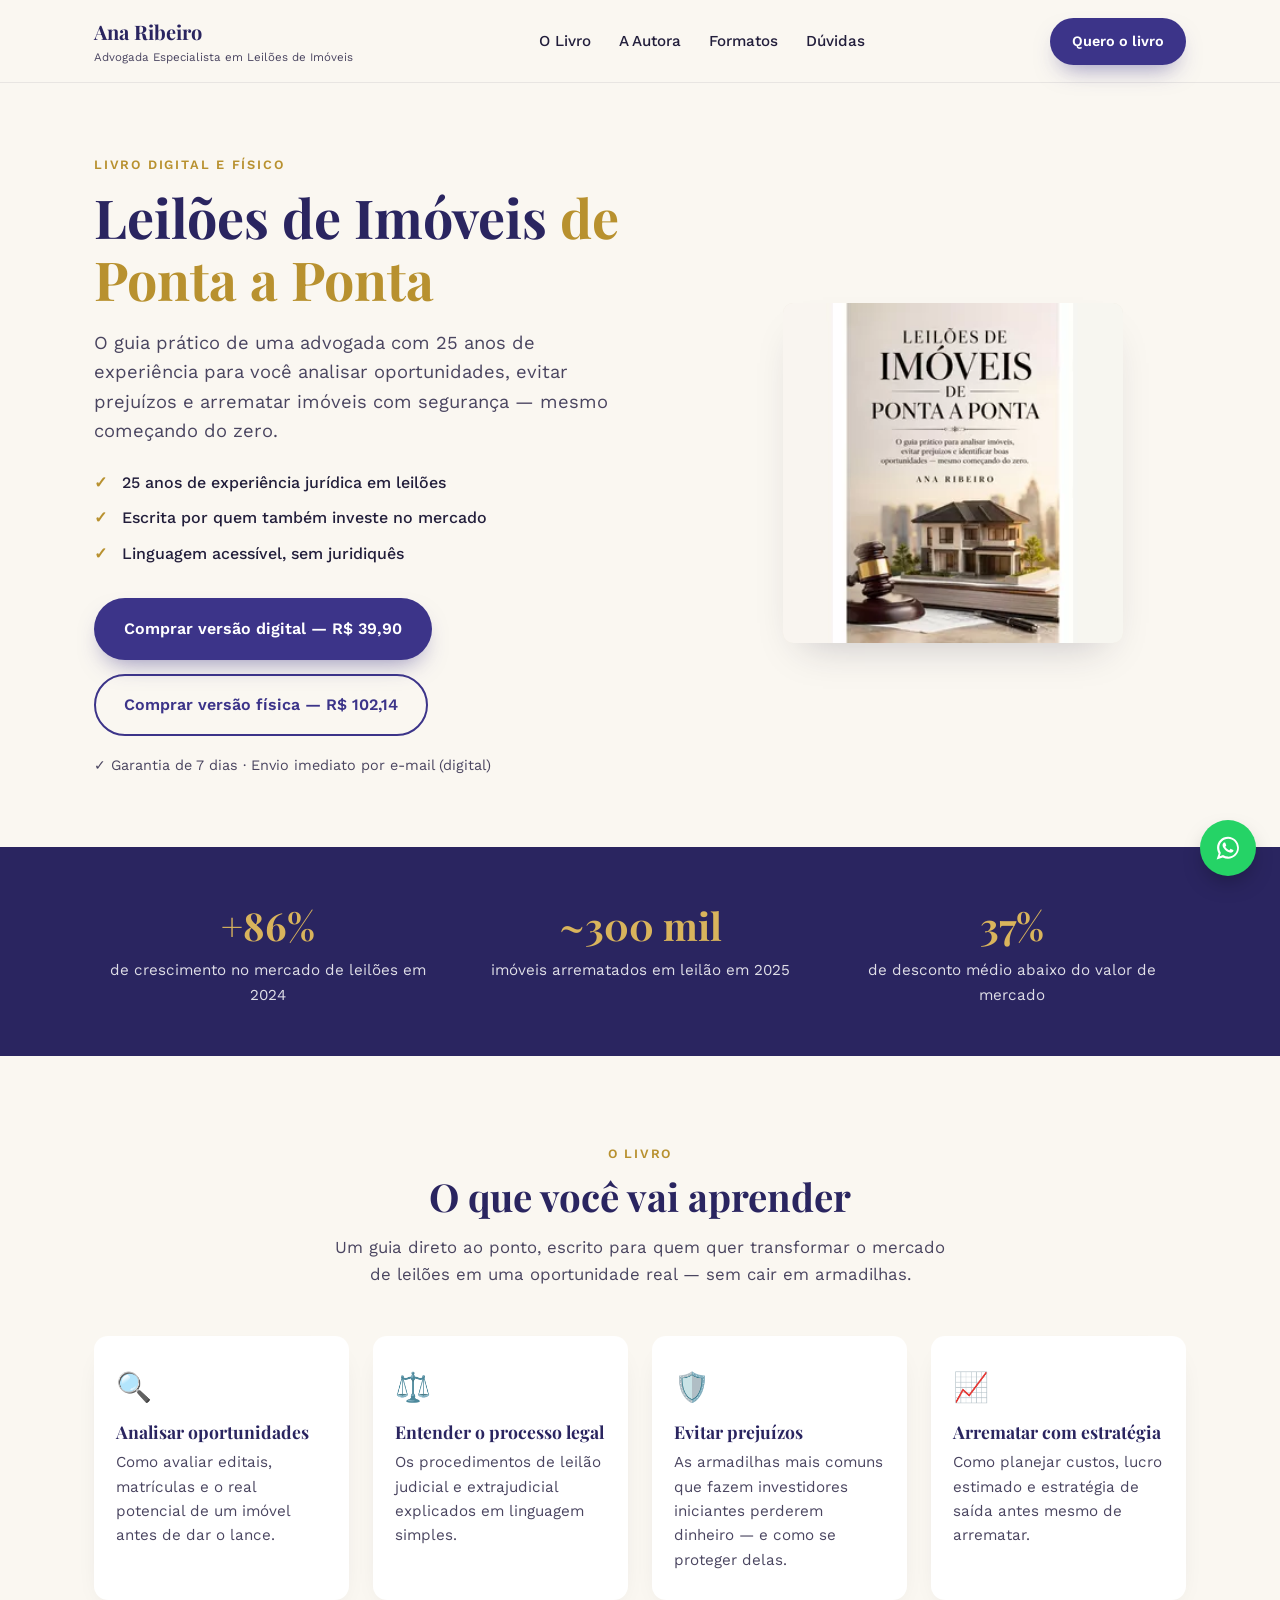
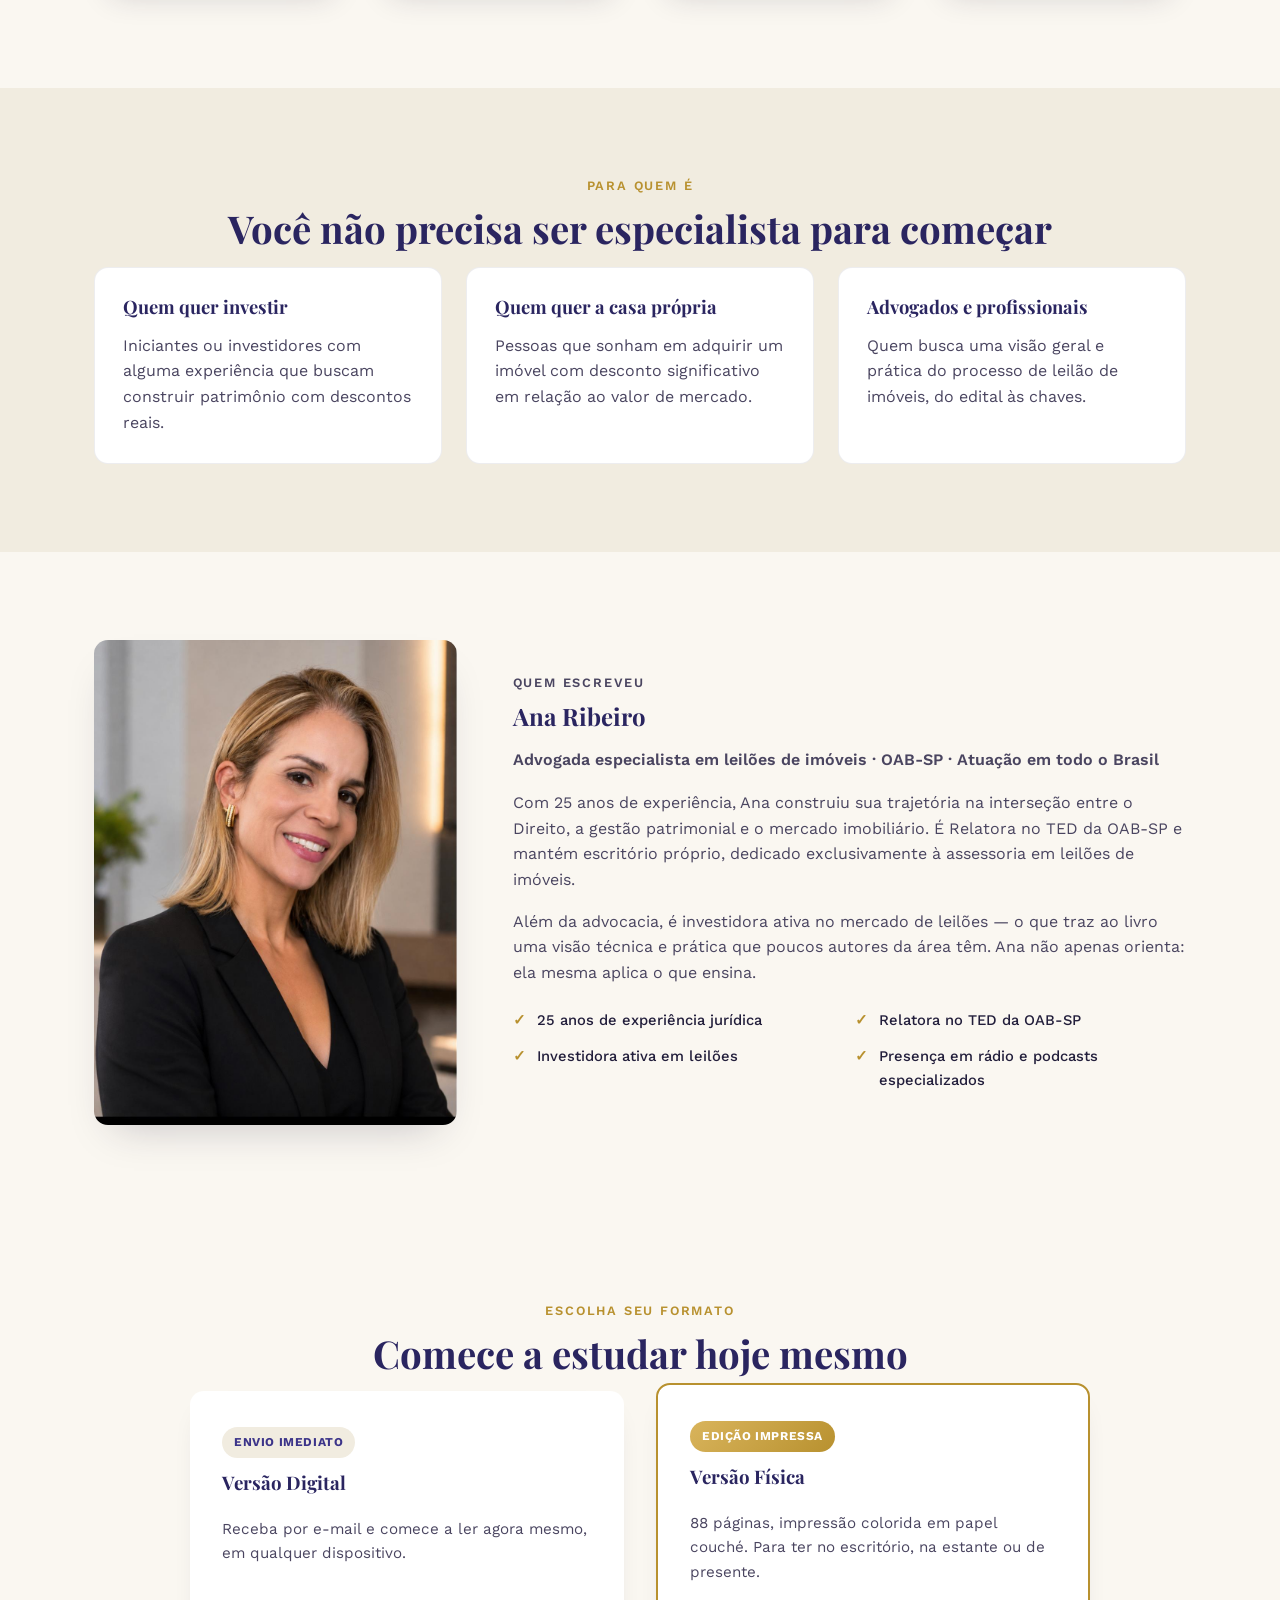
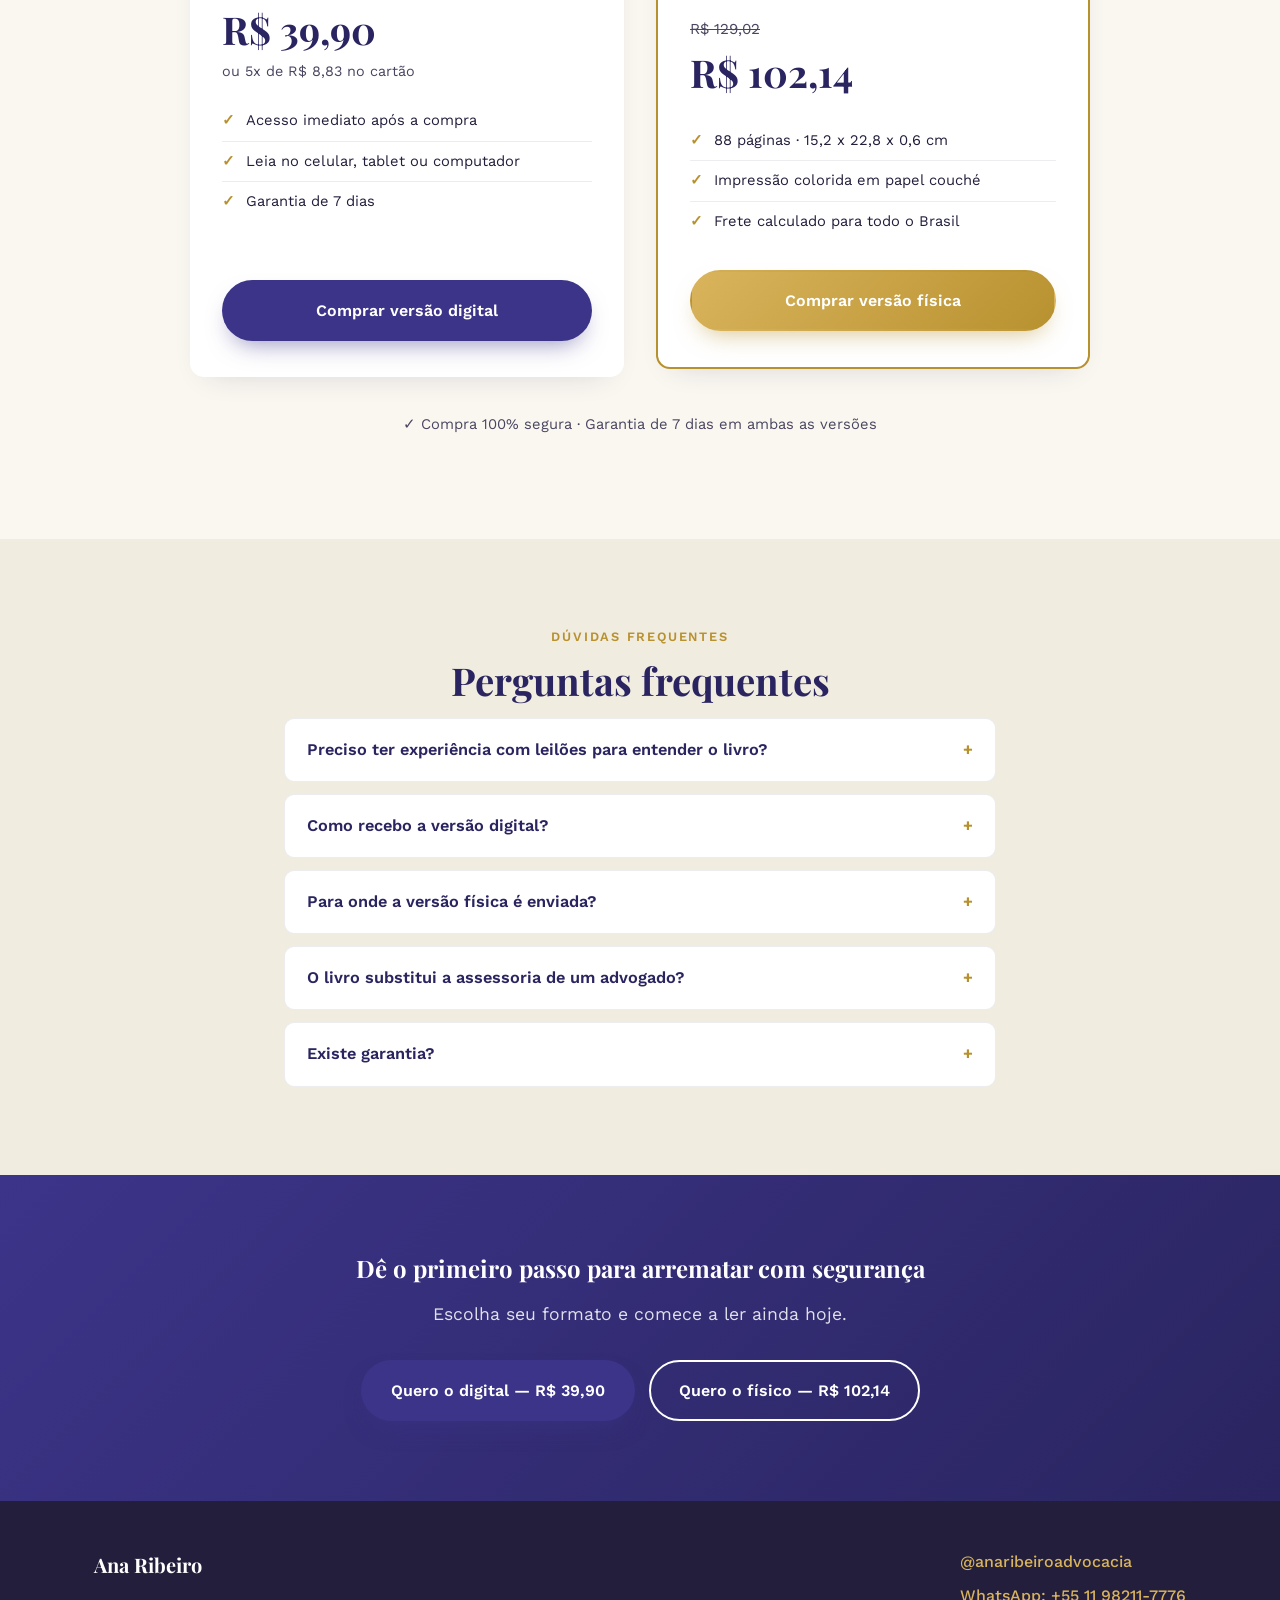
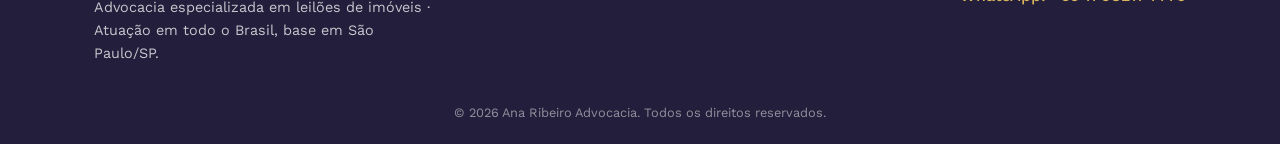
==== index.html @ 921d84d7 "Ajusta referência e proporção do mockup para a capa real Atualiza o src da imagem para book-cover.we" ====
<!DOCTYPE html>
<html lang="pt-BR">
<head>
<meta charset="UTF-8">
<meta name="viewport" content="width=device-width, initial-scale=1.0">
<title>Leilões de Imóveis de Ponta a Ponta | Ana Ribeiro</title>
<meta name="description" content="O guia prático de Ana Ribeiro, advogada especialista em leilões de imóveis, para você analisar oportunidades, evitar prejuízos e arrematar com segurança — mesmo começando do zero.">
<link rel="preconnect" href="https://fonts.googleapis.com">
<link rel="preconnect" href="https://fonts.gstatic.com" crossorigin>
<link href="https://fonts.googleapis.com/css2?family=Playfair+Display:wght@600;700;800&family=Work+Sans:wght@400;500;600;700&display=swap" rel="stylesheet">
<link rel="stylesheet" href="css/style.css">
</head>
<body>

<a href="https://wa.me/5511982117776" class="whatsapp-float" target="_blank" rel="noopener" aria-label="Falar no WhatsApp">
  <svg viewBox="0 0 32 32" width="28" height="28" fill="currentColor"><path d="M16.001 3C9.101 3 3.5 8.6 3.5 15.5c0 2.44.66 4.72 1.82 6.68L3 29l7.02-2.28a12.4 12.4 0 0 0 5.98 1.53h.01c6.9 0 12.5-5.6 12.5-12.5S22.9 3 16.001 3zm0 22.7h-.01a10.2 10.2 0 0 1-5.2-1.42l-.37-.22-3.87 1.26 1.27-3.78-.24-.39a10.15 10.15 0 0 1-1.57-5.44c0-5.64 4.59-10.23 10.24-10.23 2.73 0 5.3 1.07 7.23 3.01a10.16 10.16 0 0 1 2.99 7.23c0 5.64-4.59 10.23-10.23 10.23zm5.6-7.65c-.31-.15-1.82-.9-2.1-1s-.49-.15-.69.15-.79 1-.97 1.2-.36.23-.66.08a8.35 8.35 0 0 1-2.46-1.52 9.2 9.2 0 0 1-1.7-2.11c-.18-.31 0-.47.13-.62.14-.14.31-.36.46-.54.15-.18.2-.31.31-.51.1-.21.05-.39-.02-.54s-.69-1.66-.94-2.28c-.25-.6-.5-.52-.69-.53h-.59c-.2 0-.54.08-.82.39s-1.07 1.04-1.07 2.54 1.09 2.95 1.24 3.15c.15.21 2.15 3.28 5.21 4.6.73.31 1.3.5 1.74.64.73.23 1.4.2 1.93.12.59-.09 1.82-.74 2.08-1.46.26-.72.26-1.33.18-1.46-.08-.13-.28-.21-.59-.36z"/></svg>
</a>

<header class="site-header">
  <div class="container header-inner">
    <a href="#top" class="brand">
      <span class="brand-name">Ana Ribeiro</span>
      <span class="brand-tag">Advogada Especialista em Leilões de Imóveis</span>
    </a>
    <nav class="main-nav">
      <a href="#livro">O Livro</a>
      <a href="#autora">A Autora</a>
      <a href="#formatos">Formatos</a>
      <a href="#faq">Dúvidas</a>
    </nav>
    <a href="#formatos" class="btn btn-primary btn-sm">Quero o livro</a>
  </div>
</header>

<main id="top">

  <!-- HERO -->
  <section class="hero">
    <div class="container hero-inner">
      <div class="hero-copy">
        <p class="eyebrow">Livro digital e físico</p>
        <h1>Leilões de Imóveis <span>de Ponta a Ponta</span></h1>
        <p class="hero-sub">O guia prático de uma advogada com 25 anos de experiência para você analisar oportunidades, evitar prejuízos e arrematar imóveis com segurança — mesmo começando do zero.</p>
        <ul class="hero-trust">
          <li>25 anos de experiência jurídica em leilões</li>
          <li>Escrita por quem também investe no mercado</li>
          <li>Linguagem acessível, sem juridiquês</li>
        </ul>
        <div class="hero-ctas">
          <a href="https://shre.ink/anaribeirodigital" class="btn btn-primary" target="_blank" rel="noopener">Comprar versão digital — R$ 39,90</a>
          <a href="https://shre.ink/anaribeirofisico" class="btn btn-outline" target="_blank" rel="noopener">Comprar versão física — R$ 102,14</a>
        </div>
        <p class="hero-guarantee">✓ Garantia de 7 dias · Envio imediato por e-mail (digital)</p>
      </div>
      <div class="hero-media">
        <div class="book-mock">
          <img src="assets/img/book-cover.webp" alt="Capa do livro Leilões de Imóveis de Ponta a Ponta, de Ana Ribeiro" onerror="this.closest('.book-mock').classList.add('book-mock--fallback')">
          <div class="book-mock-fallback">
            <span class="bm-kicker">LEILÕES DE</span>
            <span class="bm-title">IMÓVEIS</span>
            <span class="bm-sub">DE PONTA A PONTA</span>
            <span class="bm-ornament" aria-hidden="true">◆</span>
            <p class="bm-desc">O guia prático para analisar imóveis, evitar prejuízos e identificar boas oportunidades — mesmo começando do zero.</p>
            <span class="bm-scene" aria-hidden="true">
              <svg viewBox="0 0 64 48" width="70"><path d="M6 44h52M14 44V22l18-12 18 12v22M22 44V30h8v14" stroke="#B8912F" stroke-width="1.6" fill="none" stroke-linejoin="round"/></svg>
              <svg viewBox="0 0 40 40" width="30"><path d="M6 30l14-14M26 6l8 8-6 6-8-8zM4 34l6-6 4 4-6 6z" stroke="#221E3B" stroke-width="1.6" fill="none" stroke-linecap="round" stroke-linejoin="round"/></svg>
            </span>
            <span class="bm-author">ANA RIBEIRO</span>
          </div>
        </div>
      </div>
    </div>
  </section>

  <!-- MERCADO / STATS -->
  <section class="stats-band">
    <div class="container stats-grid">
      <div class="stat">
        <span class="stat-num">+86%</span>
        <span class="stat-label">de crescimento no mercado de leilões em 2024</span>
      </div>
      <div class="stat">
        <span class="stat-num">~300 mil</span>
        <span class="stat-label">imóveis arrematados em leilão em 2025</span>
      </div>
      <div class="stat">
        <span class="stat-num">37%</span>
        <span class="stat-label">de desconto médio abaixo do valor de mercado</span>
      </div>
    </div>
  </section>

  <!-- O LIVRO -->
  <section id="livro" class="section">
    <div class="container">
      <p class="eyebrow center">O livro</p>
      <h2 class="section-title center">O que você vai aprender</h2>
      <p class="section-sub center">Um guia direto ao ponto, escrito para quem quer transformar o mercado de leilões em uma oportunidade real — sem cair em armadilhas.</p>

      <div class="learn-grid">
        <div class="learn-card">
          <span class="learn-icon">🔍</span>
          <h3>Analisar oportunidades</h3>
          <p>Como avaliar editais, matrículas e o real potencial de um imóvel antes de dar o lance.</p>
        </div>
        <div class="learn-card">
          <span class="learn-icon">⚖️</span>
          <h3>Entender o processo legal</h3>
          <p>Os procedimentos de leilão judicial e extrajudicial explicados em linguagem simples.</p>
        </div>
        <div class="learn-card">
          <span class="learn-icon">🛡️</span>
          <h3>Evitar prejuízos</h3>
          <p>As armadilhas mais comuns que fazem investidores iniciantes perderem dinheiro — e como se proteger delas.</p>
        </div>
        <div class="learn-card">
          <span class="learn-icon">📈</span>
          <h3>Arrematar com estratégia</h3>
          <p>Como planejar custos, lucro estimado e estratégia de saída antes mesmo de arrematar.</p>
        </div>
      </div>
    </div>
  </section>

  <!-- PARA QUEM -->
  <section class="section section-alt">
    <div class="container">
      <p class="eyebrow center">Para quem é</p>
      <h2 class="section-title center">Você não precisa ser especialista para começar</h2>
      <div class="audience-grid">
        <div class="audience-card">
          <h3>Quem quer investir</h3>
          <p>Iniciantes ou investidores com alguma experiência que buscam construir patrimônio com descontos reais.</p>
        </div>
        <div class="audience-card">
          <h3>Quem quer a casa própria</h3>
          <p>Pessoas que sonham em adquirir um imóvel com desconto significativo em relação ao valor de mercado.</p>
        </div>
        <div class="audience-card">
          <h3>Advogados e profissionais</h3>
          <p>Quem busca uma visão geral e prática do processo de leilão de imóveis, do edital às chaves.</p>
        </div>
      </div>
    </div>
  </section>

  <!-- AUTORA -->
  <section id="autora" class="section author-section">
    <div class="container author-inner">
      <div class="author-photo">
        <img src="assets/img/ana-ribeiro.jpg" alt="Ana Ribeiro, advogada especialista em leilões de imóveis">
      </div>
      <div class="author-copy">
        <p class="eyebrow">Quem escreveu</p>
        <h2>Ana Ribeiro</h2>
        <p class="author-role">Advogada especialista em leilões de imóveis · OAB-SP · Atuação em todo o Brasil</p>
        <p>Com 25 anos de experiência, Ana construiu sua trajetória na interseção entre o Direito, a gestão patrimonial e o mercado imobiliário. É Relatora no TED da OAB-SP e mantém escritório próprio, dedicado exclusivamente à assessoria em leilões de imóveis.</p>
        <p>Além da advocacia, é investidora ativa no mercado de leilões — o que traz ao livro uma visão técnica e prática que poucos autores da área têm. Ana não apenas orienta: ela mesma aplica o que ensina.</p>
        <ul class="author-badges">
          <li>25 anos de experiência jurídica</li>
          <li>Relatora no TED da OAB-SP</li>
          <li>Investidora ativa em leilões</li>
          <li>Presença em rádio e podcasts especializados</li>
        </ul>
      </div>
    </div>
  </section>

  <!-- FORMATOS / PREÇOS -->
  <section id="formatos" class="section formats-section">
    <div class="container">
      <p class="eyebrow center">Escolha seu formato</p>
      <h2 class="section-title center">Comece a estudar hoje mesmo</h2>

      <div class="pricing-grid">
        <div class="price-card">
          <span class="price-badge">Envio imediato</span>
          <h3>Versão Digital</h3>
          <p class="price-desc">Receba por e-mail e comece a ler agora mesmo, em qualquer dispositivo.</p>
          <div class="price-value">
            <span class="price-amount">R$ 39,90</span>
            <span class="price-inst">ou 5x de R$ 8,83 no cartão</span>
          </div>
          <ul class="price-features">
            <li>Acesso imediato após a compra</li>
            <li>Leia no celular, tablet ou computador</li>
            <li>Garantia de 7 dias</li>
          </ul>
          <a href="https://shre.ink/anaribeirodigital" class="btn btn-primary btn-block" target="_blank" rel="noopener">Comprar versão digital</a>
        </div>

        <div class="price-card price-card--highlight">
          <span class="price-badge price-badge--gold">Edição impressa</span>
          <h3>Versão Física</h3>
          <p class="price-desc">88 páginas, impressão colorida em papel couché. Para ter no escritório, na estante ou de presente.</p>
          <div class="price-value">
            <span class="price-old">R$ 129,02</span>
            <span class="price-amount">R$ 102,14</span>
          </div>
          <ul class="price-features">
            <li>88 páginas · 15,2 x 22,8 x 0,6 cm</li>
            <li>Impressão colorida em papel couché</li>
            <li>Frete calculado para todo o Brasil</li>
          </ul>
          <a href="https://shre.ink/anaribeirofisico" class="btn btn-gold btn-block" target="_blank" rel="noopener">Comprar versão física</a>
        </div>
      </div>

      <p class="formats-note">✓ Compra 100% segura · Garantia de 7 dias em ambas as versões</p>
    </div>
  </section>

  <!-- FAQ -->
  <section id="faq" class="section section-alt">
    <div class="container container-narrow">
      <p class="eyebrow center">Dúvidas frequentes</p>
      <h2 class="section-title center">Perguntas frequentes</h2>

      <div class="faq-list">
        <details class="faq-item">
          <summary>Preciso ter experiência com leilões para entender o livro?</summary>
          <p>Não. O livro foi escrito para ser acessível tanto para quem está começando do zero quanto para quem já tem alguma experiência com investimentos ou leilões.</p>
        </details>
        <details class="faq-item">
          <summary>Como recebo a versão digital?</summary>
          <p>As instruções de acesso são enviadas para o seu e-mail logo após a confirmação da compra.</p>
        </details>
        <details class="faq-item">
          <summary>Para onde a versão física é enviada?</summary>
          <p>Para todo o Brasil. O frete é calculado no momento da compra, de acordo com o seu endereço.</p>
        </details>
        <details class="faq-item">
          <summary>O livro substitui a assessoria de um advogado?</summary>
          <p>O livro é um guia prático para você entender o processo e tomar decisões com mais segurança. Para a condução completa de uma arrematação, Ana Ribeiro também oferece assessoria jurídica especializada.</p>
        </details>
        <details class="faq-item">
          <summary>Existe garantia?</summary>
          <p>Sim, ambas as versões contam com garantia de 7 dias.</p>
        </details>
      </div>
    </div>
  </section>

  <!-- CTA FINAL -->
  <section class="final-cta">
    <div class="container final-cta-inner">
      <h2>Dê o primeiro passo para arrematar com segurança</h2>
      <p>Escolha seu formato e comece a ler ainda hoje.</p>
      <div class="hero-ctas center">
        <a href="https://shre.ink/anaribeirodigital" class="btn btn-primary" target="_blank" rel="noopener">Quero o digital — R$ 39,90</a>
        <a href="https://shre.ink/anaribeirofisico" class="btn btn-outline btn-outline--light" target="_blank" rel="noopener">Quero o físico — R$ 102,14</a>
      </div>
    </div>
  </section>

</main>

<footer class="site-footer">
  <div class="container footer-inner">
    <div>
      <span class="brand-name">Ana Ribeiro</span>
      <p>Advocacia especializada em leilões de imóveis · Atuação em todo o Brasil, base em São Paulo/SP.</p>
    </div>
    <div class="footer-contact">
      <a href="https://instagram.com/anaribeiroadvocacia" target="_blank" rel="noopener">@anaribeiroadvocacia</a>
      <a href="https://wa.me/5511982117776" target="_blank" rel="noopener">WhatsApp: +55 11 98211-7776</a>
    </div>
  </div>
  <p class="footer-copy">© 2026 Ana Ribeiro Advocacia. Todos os direitos reservados.</p>
</footer>

<script src="js/script.js"></script>
</body>
</html>
---- css/style.css ----
:root {
  --color-purple: #3C3489;
  --color-purple-dark: #2A2560;
  --color-gold: #B8912F;
  --color-gold-light: #D9B45C;
  --color-cream: #FAF7F1;
  --color-cream-alt: #F1ECE0;
  --color-ink: #221E3B;
  --color-ink-soft: #4A4560;
  --color-white: #FFFFFF;
  --font-serif: 'Playfair Display', Georgia, serif;
  --font-sans: 'Work Sans', -apple-system, BlinkMacSystemFont, sans-serif;
  --radius: 14px;
  --shadow: 0 20px 40px -20px rgba(34, 30, 59, 0.25);
}

* { box-sizing: border-box; }

html { scroll-behavior: smooth; }

body {
  margin: 0;
  font-family: var(--font-sans);
  color: var(--color-ink);
  background: var(--color-cream);
  line-height: 1.6;
}

img { max-width: 100%; display: block; }

.container {
  max-width: 1140px;
  margin: 0 auto;
  padding: 0 24px;
}

.container-narrow {
  max-width: 760px;
}

.eyebrow {
  font-size: 0.8rem;
  letter-spacing: 0.14em;
  text-transform: uppercase;
  color: var(--color-gold);
  font-weight: 600;
  margin: 0 0 10px;
}
.eyebrow.center { text-align: center; }

h1, h2, h3 {
  font-family: var(--font-serif);
  color: var(--color-purple-dark);
  margin: 0 0 16px;
  line-height: 1.15;
}

.section-title {
  font-size: clamp(1.7rem, 3vw, 2.4rem);
}
.section-title.center { text-align: center; }

.section-sub {
  color: var(--color-ink-soft);
  max-width: 620px;
  font-size: 1.05rem;
}
.section-sub.center { margin: 0 auto 48px; text-align: center; }

.section { padding: 88px 0; }
.section-alt { background: var(--color-cream-alt); }

/* Buttons */
.btn {
  display: inline-flex;
  align-items: center;
  justify-content: center;
  gap: 8px;
  padding: 16px 28px;
  border-radius: 999px;
  font-weight: 600;
  font-size: 1rem;
  text-decoration: none;
  border: 2px solid transparent;
  transition: transform 0.15s ease, box-shadow 0.15s ease, background 0.15s ease;
  cursor: pointer;
}
.btn:hover { transform: translateY(-2px); }
.btn-primary {
  background: var(--color-purple);
  color: var(--color-white);
  box-shadow: 0 12px 24px -10px rgba(60, 52, 137, 0.55);
}
.btn-primary:hover { background: var(--color-purple-dark); }
.btn-outline {
  background: transparent;
  border-color: var(--color-purple);
  color: var(--color-purple);
}
.btn-outline:hover { background: var(--color-purple); color: var(--color-white); }
.btn-outline--light {
  border-color: var(--color-white);
  color: var(--color-white);
}
.btn-outline--light:hover { background: var(--color-white); color: var(--color-purple-dark); }
.btn-gold {
  background: linear-gradient(135deg, var(--color-gold-light), var(--color-gold));
  color: var(--color-white);
  box-shadow: 0 12px 24px -10px rgba(184, 145, 47, 0.55);
}
.btn-sm { padding: 10px 20px; font-size: 0.9rem; }
.btn-block { width: 100%; }

/* Header */
.site-header {
  position: sticky;
  top: 0;
  z-index: 50;
  background: rgba(250, 247, 241, 0.92);
  backdrop-filter: blur(8px);
  border-bottom: 1px solid rgba(34, 30, 59, 0.08);
}
.header-inner {
  display: flex;
  align-items: center;
  justify-content: space-between;
  gap: 24px;
  padding: 16px 24px;
}
.brand { display: flex; flex-direction: column; text-decoration: none; }
.brand-name {
  font-family: var(--font-serif);
  font-weight: 700;
  font-size: 1.25rem;
  color: var(--color-purple-dark);
}
.brand-tag {
  font-size: 0.72rem;
  color: var(--color-ink-soft);
}
.main-nav { display: flex; gap: 28px; }
.main-nav a {
  text-decoration: none;
  color: var(--color-ink);
  font-weight: 500;
  font-size: 0.95rem;
}
.main-nav a:hover { color: var(--color-purple); }

/* Hero */
.hero { padding: 72px 0 56px; }
.hero-inner {
  display: grid;
  grid-template-columns: 1.1fr 0.9fr;
  gap: 56px;
  align-items: center;
}
.hero-copy h1 {
  font-size: clamp(2.2rem, 4.2vw, 3.4rem);
}
.hero-copy h1 span { color: var(--color-gold); }
.hero-sub {
  font-size: 1.15rem;
  color: var(--color-ink-soft);
  max-width: 540px;
}
.hero-trust {
  list-style: none;
  padding: 0;
  margin: 24px 0 32px;
  display: flex;
  flex-direction: column;
  gap: 10px;
}
.hero-trust li {
  padding-left: 28px;
  position: relative;
  font-weight: 500;
  color: var(--color-ink);
}
.hero-trust li::before {
  content: "✓";
  position: absolute;
  left: 0;
  color: var(--color-gold);
  font-weight: 700;
}
.hero-ctas {
  display: flex;
  flex-wrap: wrap;
  gap: 14px;
}
.hero-ctas.center { justify-content: center; }
.hero-guarantee {
  margin-top: 18px;
  font-size: 0.9rem;
  color: var(--color-ink-soft);
}

.hero-media { display: flex; justify-content: center; }
.book-mock {
  position: relative;
  width: 340px;
  aspect-ratio: 1 / 1;
  border-radius: 10px;
  box-shadow: var(--shadow);
  overflow: hidden;
  background: var(--color-cream-alt);
}
.book-mock img { width: 100%; height: 100%; object-fit: cover; }
.book-mock-fallback {
  display: none;
  position: absolute;
  inset: 0;
  padding: 34px 26px 28px;
  flex-direction: column;
  align-items: center;
  text-align: center;
  background: linear-gradient(180deg, #FBF8F2 0%, #F1EADA 100%);
  color: var(--color-ink);
  border: 1px solid rgba(34,30,59,0.08);
}
.book-mock--fallback img { display: none; }
.book-mock--fallback .book-mock-fallback { display: flex; }
.bm-kicker {
  letter-spacing: 0.22em;
  font-size: 0.78rem;
  font-weight: 600;
  color: var(--color-ink);
}
.bm-title {
  font-family: var(--font-serif);
  font-size: 2.5rem;
  font-weight: 800;
  line-height: 1;
  margin-top: 4px;
  color: var(--color-ink);
}
.bm-sub {
  font-family: var(--font-serif);
  font-size: 0.95rem;
  font-weight: 700;
  letter-spacing: 0.1em;
  margin-top: 6px;
}
.bm-ornament {
  display: flex;
  align-items: center;
  gap: 8px;
  margin-top: 14px;
  color: var(--color-gold);
}
.bm-ornament::before,
.bm-ornament::after {
  content: "";
  width: 32px;
  height: 1px;
  background: var(--color-gold);
}
.bm-desc {
  font-size: 0.72rem;
  line-height: 1.5;
  margin-top: 16px;
  color: var(--color-ink-soft);
  max-width: 210px;
}
.bm-scene {
  margin-top: auto;
  width: 100%;
  height: 78px;
  display: flex;
  align-items: flex-end;
  justify-content: center;
  gap: 10px;
  opacity: 0.85;
}
.bm-scene svg { height: 100%; }
.bm-author {
  padding-top: 14px;
  letter-spacing: 0.18em;
  font-weight: 700;
  font-size: 0.8rem;
  color: var(--color-ink);
}

/* Stats band */
.stats-band {
  background: var(--color-purple-dark);
  color: var(--color-white);
  padding: 48px 0;
}
.stats-grid {
  display: grid;
  grid-template-columns: repeat(3, 1fr);
  gap: 24px;
  text-align: center;
}
.stat-num {
  display: block;
  font-family: var(--font-serif);
  font-size: 2.4rem;
  color: var(--color-gold-light);
  font-weight: 700;
}
.stat-label {
  font-size: 0.95rem;
  color: rgba(255,255,255,0.85);
}

/* Learn grid */
.learn-grid {
  display: grid;
  grid-template-columns: repeat(4, 1fr);
  gap: 24px;
}
.learn-card {
  background: var(--color-white);
  border-radius: var(--radius);
  padding: 28px 22px;
  box-shadow: 0 12px 30px -18px rgba(34,30,59,0.2);
}
.learn-icon { font-size: 1.8rem; }
.learn-card h3 { font-size: 1.1rem; margin: 12px 0 8px; }
.learn-card p { color: var(--color-ink-soft); font-size: 0.95rem; margin: 0; }

/* Audience */
.audience-grid {
  display: grid;
  grid-template-columns: repeat(3, 1fr);
  gap: 24px;
}
.audience-card {
  background: var(--color-white);
  border: 1px solid rgba(34,30,59,0.08);
  border-radius: var(--radius);
  padding: 28px;
}
.audience-card h3 { font-size: 1.15rem; }
.audience-card p { color: var(--color-ink-soft); margin: 0; }

/* Author */
.author-inner {
  display: grid;
  grid-template-columns: 0.7fr 1.3fr;
  gap: 56px;
  align-items: center;
}
.author-photo img {
  border-radius: var(--radius);
  box-shadow: var(--shadow);
}
.author-role {
  color: var(--color-gold);
  font-weight: 600;
  margin-bottom: 18px;
}
.author-copy p { color: var(--color-ink-soft); }
.author-badges {
  list-style: none;
  padding: 0;
  margin: 24px 0 0;
  display: grid;
  grid-template-columns: 1fr 1fr;
  gap: 12px;
}
.author-badges li {
  padding-left: 24px;
  position: relative;
  font-weight: 500;
  font-size: 0.92rem;
  color: var(--color-ink);
}
.author-badges li::before {
  content: "✓";
  position: absolute;
  left: 0;
  color: var(--color-gold);
  font-weight: 700;
}

/* Pricing */
.pricing-grid {
  display: grid;
  grid-template-columns: repeat(2, 1fr);
  gap: 32px;
  max-width: 900px;
  margin: 0 auto;
}
.price-card {
  background: var(--color-white);
  border-radius: var(--radius);
  padding: 36px 32px;
  box-shadow: 0 12px 30px -18px rgba(34,30,59,0.2);
  display: flex;
  flex-direction: column;
}
.price-card--highlight {
  border: 2px solid var(--color-gold);
  transform: translateY(-8px);
}
.price-badge {
  align-self: flex-start;
  background: var(--color-cream-alt);
  color: var(--color-purple);
  font-size: 0.75rem;
  font-weight: 700;
  letter-spacing: 0.05em;
  text-transform: uppercase;
  padding: 6px 12px;
  border-radius: 999px;
  margin-bottom: 14px;
}
.price-badge--gold {
  background: linear-gradient(135deg, var(--color-gold-light), var(--color-gold));
  color: var(--color-white);
}
.price-card h3 { margin-bottom: 8px; }
.price-desc { color: var(--color-ink-soft); font-size: 0.95rem; }
.price-value { margin: 18px 0; }
.price-old {
  display: block;
  text-decoration: line-through;
  color: var(--color-ink-soft);
  font-size: 0.95rem;
}
.price-amount {
  font-family: var(--font-serif);
  font-size: 2.4rem;
  font-weight: 700;
  color: var(--color-purple-dark);
}
.price-inst {
  display: block;
  color: var(--color-ink-soft);
  font-size: 0.9rem;
}
.price-features {
  list-style: none;
  padding: 0;
  margin: 0 0 28px;
  flex-grow: 1;
}
.price-features li {
  padding: 8px 0 8px 24px;
  position: relative;
  border-top: 1px solid rgba(34,30,59,0.08);
  font-size: 0.92rem;
  color: var(--color-ink);
}
.price-features li:first-child { border-top: none; }
.price-features li::before {
  content: "✓";
  position: absolute;
  left: 0;
  color: var(--color-gold);
  font-weight: 700;
}
.formats-note {
  text-align: center;
  margin-top: 36px;
  color: var(--color-ink-soft);
  font-size: 0.92rem;
}

/* FAQ */
.faq-list { display: flex; flex-direction: column; gap: 12px; }
.faq-item {
  background: var(--color-white);
  border-radius: 10px;
  padding: 18px 22px;
  border: 1px solid rgba(34,30,59,0.08);
}
.faq-item summary {
  cursor: pointer;
  font-weight: 600;
  font-size: 1.02rem;
  color: var(--color-purple-dark);
  list-style: none;
}
.faq-item summary::-webkit-details-marker { display: none; }
.faq-item summary::after {
  content: "+";
  float: right;
  font-weight: 700;
  color: var(--color-gold);
}
.faq-item[open] summary::after { content: "–"; }
.faq-item p {
  margin: 14px 0 0;
  color: var(--color-ink-soft);
}

/* Final CTA */
.final-cta {
  background: linear-gradient(135deg, var(--color-purple) 0%, var(--color-purple-dark) 100%);
  color: var(--color-white);
  padding: 80px 0;
  text-align: center;
}
.final-cta h2 { color: var(--color-white); }
.final-cta p { color: rgba(255,255,255,0.85); margin-bottom: 32px; font-size: 1.1rem; }

/* Footer */
.site-footer {
  background: var(--color-ink);
  color: rgba(255,255,255,0.75);
  padding: 48px 0 20px;
}
.footer-inner {
  display: flex;
  justify-content: space-between;
  flex-wrap: wrap;
  gap: 24px;
  margin-bottom: 24px;
}
.footer-inner .brand-name { color: var(--color-white); }
.footer-inner p { max-width: 340px; font-size: 0.9rem; }
.footer-contact { display: flex; flex-direction: column; gap: 8px; }
.footer-contact a { color: var(--color-gold-light); text-decoration: none; font-weight: 500; }
.footer-copy {
  text-align: center;
  font-size: 0.8rem;
  color: rgba(255,255,255,0.5);
  margin: 0;
}

/* WhatsApp float */
.whatsapp-float {
  position: fixed;
  bottom: 24px;
  right: 24px;
  width: 56px;
  height: 56px;
  border-radius: 50%;
  background: #25D366;
  color: var(--color-white);
  display: flex;
  align-items: center;
  justify-content: center;
  box-shadow: 0 10px 24px -8px rgba(0,0,0,0.4);
  z-index: 60;
  transition: transform 0.15s ease;
}
.whatsapp-float:hover { transform: scale(1.08); }

/* Responsive */
@media (max-width: 900px) {
  .main-nav { display: none; }
  .hero-inner { grid-template-columns: 1fr; }
  .hero-media { order: -1; }
  .learn-grid { grid-template-columns: 1fr 1fr; }
  .audience-grid { grid-template-columns: 1fr; }
  .author-inner { grid-template-columns: 1fr; text-align: center; }
  .author-badges { grid-template-columns: 1fr; justify-items: center; }
  .stats-grid { grid-template-columns: 1fr; gap: 32px; }
  .pricing-grid { grid-template-columns: 1fr; }
  .price-card--highlight { transform: none; }
}
@media (max-width: 560px) {
  .learn-grid { grid-template-columns: 1fr; }
  .hero-ctas { flex-direction: column; }
  .hero-ctas .btn { width: 100%; }
}
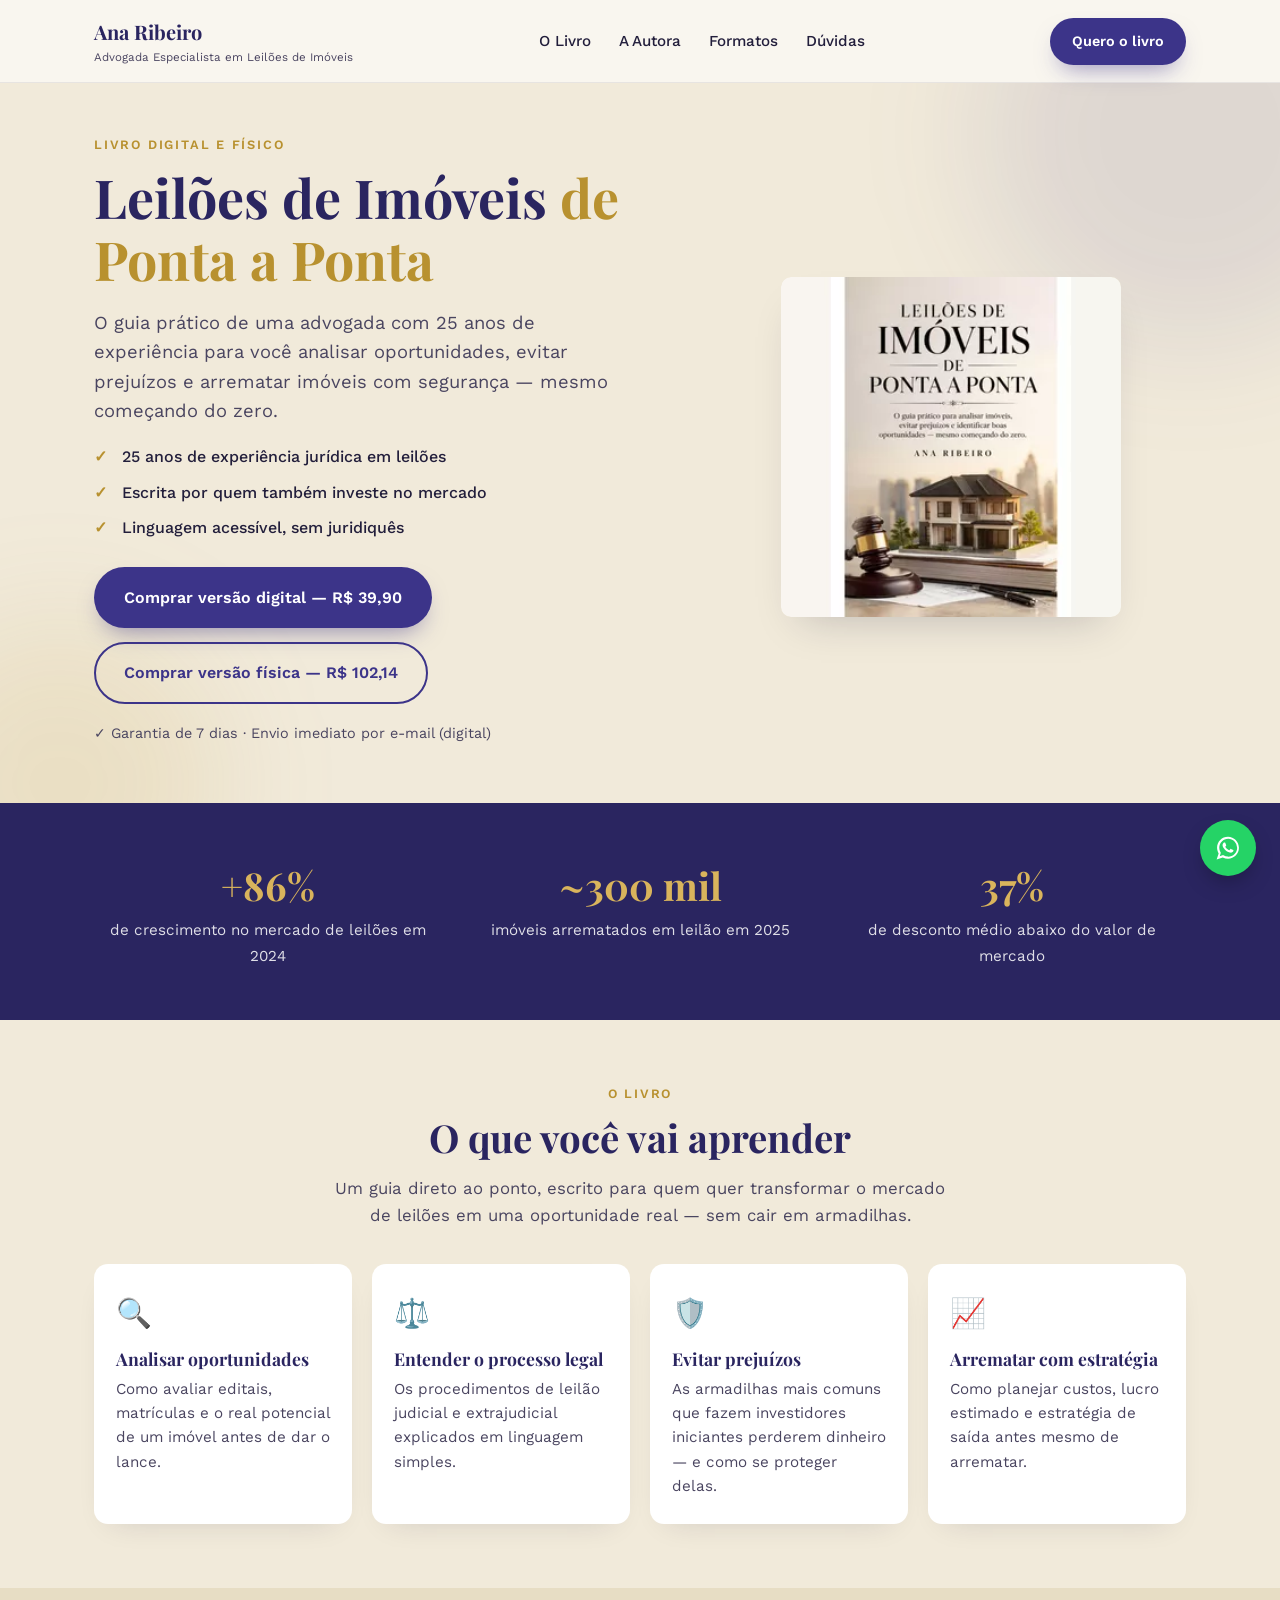
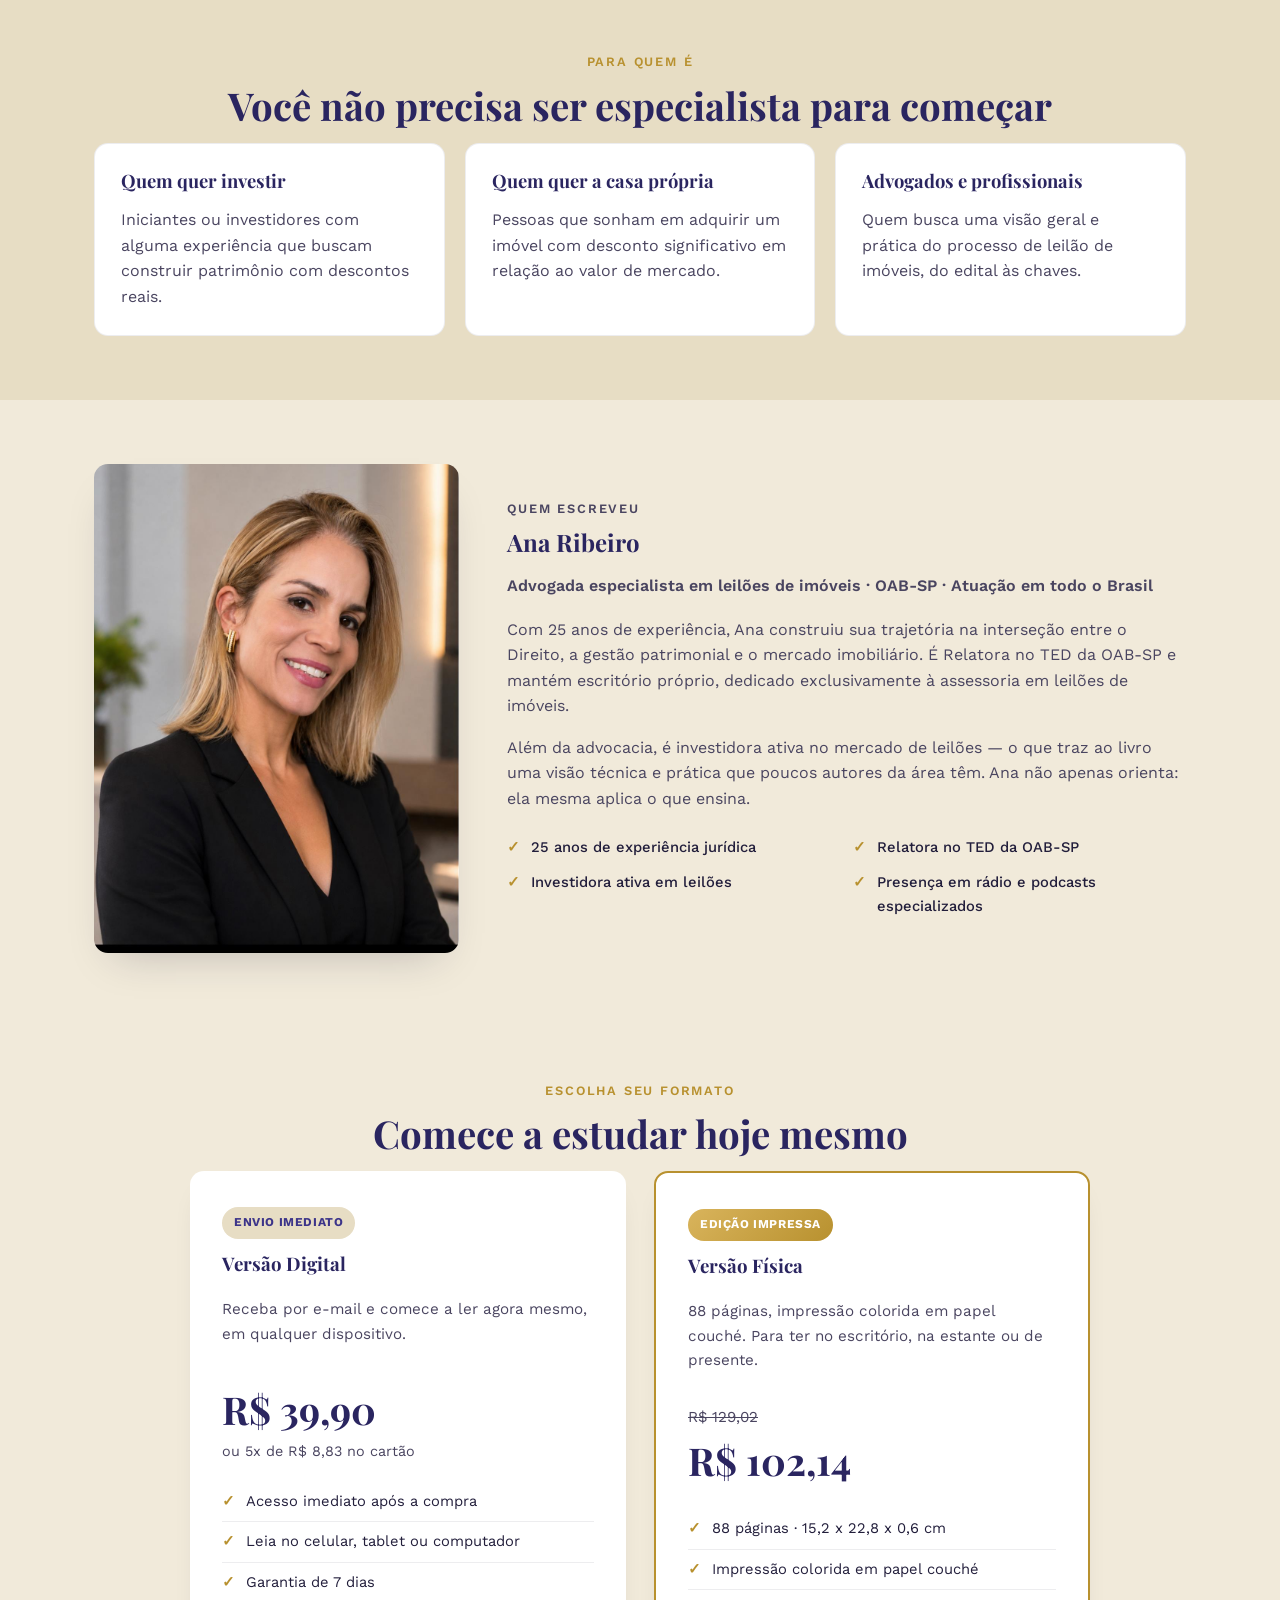
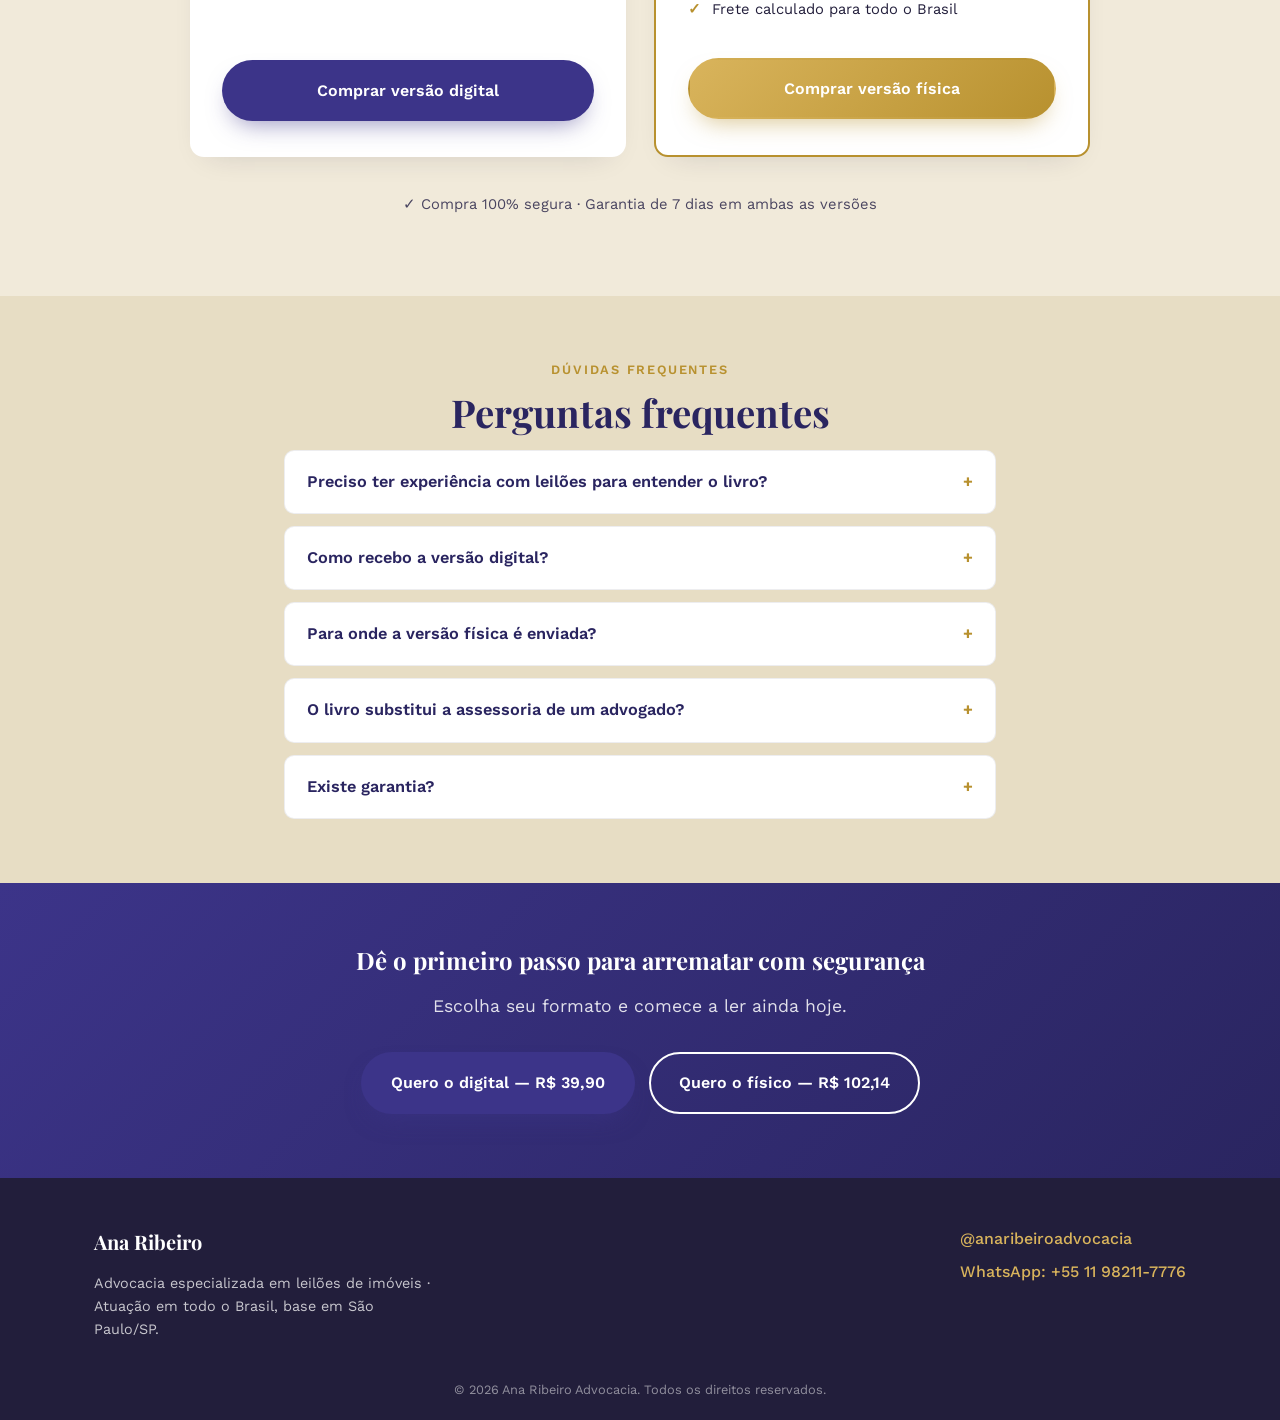
==== commit 3a68c70a: "Adiciona animações sutis, escurece o bege e reduz espaços vazios - Escurece levemente o tom de bege/" ====
--- a/index.html
+++ b/index.html
@@ -74,17 +74,17 @@
 
   <!-- MERCADO / STATS -->
   <section class="stats-band">
-    <div class="container stats-grid">
+    <div class="container stats-grid reveal-stagger">
       <div class="stat">
-        <span class="stat-num">+86%</span>
+        <span class="stat-num" data-count="86" data-prefix="+" data-suffix="%">+0%</span>
         <span class="stat-label">de crescimento no mercado de leilões em 2024</span>
       </div>
       <div class="stat">
-        <span class="stat-num">~300 mil</span>
+        <span class="stat-num" data-count="300" data-prefix="~" data-suffix=" mil">~0 mil</span>
         <span class="stat-label">imóveis arrematados em leilão em 2025</span>
       </div>
       <div class="stat">
-        <span class="stat-num">37%</span>
+        <span class="stat-num" data-count="37" data-suffix="%">0%</span>
         <span class="stat-label">de desconto médio abaixo do valor de mercado</span>
       </div>
     </div>
@@ -93,11 +93,11 @@
   <!-- O LIVRO -->
   <section id="livro" class="section">
     <div class="container">
-      <p class="eyebrow center">O livro</p>
-      <h2 class="section-title center">O que você vai aprender</h2>
-      <p class="section-sub center">Um guia direto ao ponto, escrito para quem quer transformar o mercado de leilões em uma oportunidade real — sem cair em armadilhas.</p>
-
-      <div class="learn-grid">
+      <p class="eyebrow center reveal">O livro</p>
+      <h2 class="section-title center reveal">O que você vai aprender</h2>
+      <p class="section-sub center reveal">Um guia direto ao ponto, escrito para quem quer transformar o mercado de leilões em uma oportunidade real — sem cair em armadilhas.</p>
+
+      <div class="learn-grid reveal-stagger">
         <div class="learn-card">
           <span class="learn-icon">🔍</span>
           <h3>Analisar oportunidades</h3>
@@ -125,9 +125,9 @@
   <!-- PARA QUEM -->
   <section class="section section-alt">
     <div class="container">
-      <p class="eyebrow center">Para quem é</p>
-      <h2 class="section-title center">Você não precisa ser especialista para começar</h2>
-      <div class="audience-grid">
+      <p class="eyebrow center reveal">Para quem é</p>
+      <h2 class="section-title center reveal">Você não precisa ser especialista para começar</h2>
+      <div class="audience-grid reveal-stagger">
         <div class="audience-card">
           <h3>Quem quer investir</h3>
           <p>Iniciantes ou investidores com alguma experiência que buscam construir patrimônio com descontos reais.</p>
@@ -146,7 +146,7 @@
 
   <!-- AUTORA -->
   <section id="autora" class="section author-section">
-    <div class="container author-inner">
+    <div class="container author-inner reveal-stagger">
       <div class="author-photo">
         <img src="assets/img/ana-ribeiro.jpg" alt="Ana Ribeiro, advogada especialista em leilões de imóveis">
       </div>
@@ -169,10 +169,10 @@
   <!-- FORMATOS / PREÇOS -->
   <section id="formatos" class="section formats-section">
     <div class="container">
-      <p class="eyebrow center">Escolha seu formato</p>
-      <h2 class="section-title center">Comece a estudar hoje mesmo</h2>
-
-      <div class="pricing-grid">
+      <p class="eyebrow center reveal">Escolha seu formato</p>
+      <h2 class="section-title center reveal">Comece a estudar hoje mesmo</h2>
+
+      <div class="pricing-grid reveal-stagger">
         <div class="price-card">
           <span class="price-badge">Envio imediato</span>
           <h3>Versão Digital</h3>
@@ -213,10 +213,10 @@
   <!-- FAQ -->
   <section id="faq" class="section section-alt">
     <div class="container container-narrow">
-      <p class="eyebrow center">Dúvidas frequentes</p>
-      <h2 class="section-title center">Perguntas frequentes</h2>
-
-      <div class="faq-list">
+      <p class="eyebrow center reveal">Dúvidas frequentes</p>
+      <h2 class="section-title center reveal">Perguntas frequentes</h2>
+
+      <div class="faq-list reveal-stagger">
         <details class="faq-item">
           <summary>Preciso ter experiência com leilões para entender o livro?</summary>
           <p>Não. O livro foi escrito para ser acessível tanto para quem está começando do zero quanto para quem já tem alguma experiência com investimentos ou leilões.</p>
--- a/css/style.css
+++ b/css/style.css
@@ -3,8 +3,8 @@
   --color-purple-dark: #2A2560;
   --color-gold: #B8912F;
   --color-gold-light: #D9B45C;
-  --color-cream: #FAF7F1;
-  --color-cream-alt: #F1ECE0;
+  --color-cream: #F1EADA;
+  --color-cream-alt: #E7DDC4;
   --color-ink: #221E3B;
   --color-ink-soft: #4A4560;
   --color-white: #FFFFFF;
@@ -65,9 +65,9 @@
   max-width: 620px;
   font-size: 1.05rem;
 }
-.section-sub.center { margin: 0 auto 48px; text-align: center; }
-
-.section { padding: 88px 0; }
+.section-sub.center { margin: 0 auto 36px; text-align: center; }
+
+.section { padding: 64px 0; }
 .section-alt { background: var(--color-cream-alt); }
 
 /* Buttons */
@@ -148,11 +148,40 @@
 .main-nav a:hover { color: var(--color-purple); }
 
 /* Hero */
-.hero { padding: 72px 0 56px; }
+.hero {
+  position: relative;
+  padding: 52px 0 44px;
+  overflow: hidden;
+}
+.hero::before,
+.hero::after {
+  content: "";
+  position: absolute;
+  border-radius: 50%;
+  filter: blur(60px);
+  pointer-events: none;
+  z-index: 0;
+}
+.hero::before {
+  width: 420px;
+  height: 420px;
+  background: rgba(60, 52, 137, 0.10);
+  top: -160px;
+  right: -120px;
+}
+.hero::after {
+  width: 320px;
+  height: 320px;
+  background: rgba(184, 145, 47, 0.12);
+  bottom: -140px;
+  left: -100px;
+}
 .hero-inner {
+  position: relative;
+  z-index: 1;
   display: grid;
   grid-template-columns: 1.1fr 0.9fr;
-  gap: 56px;
+  gap: 48px;
   align-items: center;
 }
 .hero-copy h1 {
@@ -167,7 +196,7 @@
 .hero-trust {
   list-style: none;
   padding: 0;
-  margin: 24px 0 32px;
+  margin: 18px 0 26px;
   display: flex;
   flex-direction: column;
   gap: 10px;
@@ -287,7 +316,7 @@
 .stats-band {
   background: var(--color-purple-dark);
   color: var(--color-white);
-  padding: 48px 0;
+  padding: 40px 0;
 }
 .stats-grid {
   display: grid;
@@ -295,6 +324,15 @@
   gap: 24px;
   text-align: center;
 }
+.stat {
+  padding: 12px;
+  border-radius: 12px;
+  transition: background 0.25s ease, transform 0.25s ease;
+}
+.stat:hover {
+  background: rgba(255,255,255,0.06);
+  transform: translateY(-3px);
+}
 .stat-num {
   display: block;
   font-family: var(--font-serif);
@@ -311,13 +349,18 @@
 .learn-grid {
   display: grid;
   grid-template-columns: repeat(4, 1fr);
-  gap: 24px;
+  gap: 20px;
 }
 .learn-card {
   background: var(--color-white);
   border-radius: var(--radius);
-  padding: 28px 22px;
+  padding: 26px 22px;
   box-shadow: 0 12px 30px -18px rgba(34,30,59,0.2);
+  transition: transform 0.25s ease, box-shadow 0.25s ease;
+}
+.learn-card:hover {
+  transform: translateY(-6px);
+  box-shadow: 0 20px 36px -16px rgba(34,30,59,0.3);
 }
 .learn-icon { font-size: 1.8rem; }
 .learn-card h3 { font-size: 1.1rem; margin: 12px 0 8px; }
@@ -327,13 +370,18 @@
 .audience-grid {
   display: grid;
   grid-template-columns: repeat(3, 1fr);
-  gap: 24px;
+  gap: 20px;
 }
 .audience-card {
   background: var(--color-white);
   border: 1px solid rgba(34,30,59,0.08);
   border-radius: var(--radius);
-  padding: 28px;
+  padding: 26px;
+  transition: transform 0.25s ease, box-shadow 0.25s ease;
+}
+.audience-card:hover {
+  transform: translateY(-6px);
+  box-shadow: 0 20px 36px -16px rgba(34,30,59,0.22);
 }
 .audience-card h3 { font-size: 1.15rem; }
 .audience-card p { color: var(--color-ink-soft); margin: 0; }
@@ -342,7 +390,7 @@
 .author-inner {
   display: grid;
   grid-template-columns: 0.7fr 1.3fr;
-  gap: 56px;
+  gap: 48px;
   align-items: center;
 }
 .author-photo img {
@@ -382,7 +430,7 @@
 .pricing-grid {
   display: grid;
   grid-template-columns: repeat(2, 1fr);
-  gap: 32px;
+  gap: 28px;
   max-width: 900px;
   margin: 0 auto;
 }
@@ -393,10 +441,18 @@
   box-shadow: 0 12px 30px -18px rgba(34,30,59,0.2);
   display: flex;
   flex-direction: column;
+  transition: transform 0.25s ease, box-shadow 0.25s ease;
+}
+.price-card:hover {
+  transform: translateY(-6px);
+  box-shadow: 0 22px 38px -18px rgba(34,30,59,0.28);
 }
 .price-card--highlight {
   border: 2px solid var(--color-gold);
   transform: translateY(-8px);
+}
+.price-card--highlight:hover {
+  transform: translateY(-13px);
 }
 .price-badge {
   align-self: flex-start;
@@ -494,7 +550,7 @@
 .final-cta {
   background: linear-gradient(135deg, var(--color-purple) 0%, var(--color-purple-dark) 100%);
   color: var(--color-white);
-  padding: 80px 0;
+  padding: 64px 0;
   text-align: center;
 }
 .final-cta h2 { color: var(--color-white); }
@@ -542,6 +598,64 @@
   transition: transform 0.15s ease;
 }
 .whatsapp-float:hover { transform: scale(1.08); }
+
+/* Animations */
+@media (prefers-reduced-motion: no-preference) {
+  @keyframes fadeInUp {
+    from { opacity: 0; transform: translateY(18px); }
+    to { opacity: 1; transform: translateY(0); }
+  }
+  @keyframes floatBook {
+    0%, 100% { transform: translateY(0); }
+    50% { transform: translateY(-10px); }
+  }
+
+  .hero-copy > * {
+    opacity: 0;
+    animation: fadeInUp 0.7s ease forwards;
+  }
+  .hero-copy > *:nth-child(1) { animation-delay: 0.05s; }
+  .hero-copy > *:nth-child(2) { animation-delay: 0.15s; }
+  .hero-copy > *:nth-child(3) { animation-delay: 0.25s; }
+  .hero-copy > *:nth-child(4) { animation-delay: 0.35s; }
+  .hero-copy > *:nth-child(5) { animation-delay: 0.45s; }
+  .hero-copy > *:nth-child(6) { animation-delay: 0.55s; }
+
+  .hero-media {
+    opacity: 0;
+    animation: fadeInUp 0.9s ease forwards;
+    animation-delay: 0.2s;
+  }
+  .book-mock {
+    animation: floatBook 5.5s ease-in-out infinite;
+    animation-delay: 1.1s;
+  }
+
+  .reveal {
+    opacity: 0;
+    transform: translateY(28px);
+    transition: opacity 0.7s ease, transform 0.7s ease;
+  }
+  .reveal.is-visible {
+    opacity: 1;
+    transform: translateY(0);
+  }
+  .reveal-stagger > * {
+    opacity: 0;
+    transform: translateY(28px);
+    transition: opacity 0.6s ease, transform 0.6s ease;
+  }
+  .reveal-stagger.is-visible > * {
+    opacity: 1;
+    transform: translateY(0);
+  }
+  .reveal-stagger.is-visible > *:nth-child(1) { transition-delay: 0.05s; }
+  .reveal-stagger.is-visible > *:nth-child(2) { transition-delay: 0.15s; }
+  .reveal-stagger.is-visible > *:nth-child(3) { transition-delay: 0.25s; }
+  .reveal-stagger.is-visible > *:nth-child(4) { transition-delay: 0.35s; }
+  .reveal-stagger.is-visible > *:nth-child(5) { transition-delay: 0.45s; }
+  .reveal-stagger.is-visible > *:nth-child(6) { transition-delay: 0.55s; }
+}
 
 /* Responsive */
 @media (max-width: 900px) {
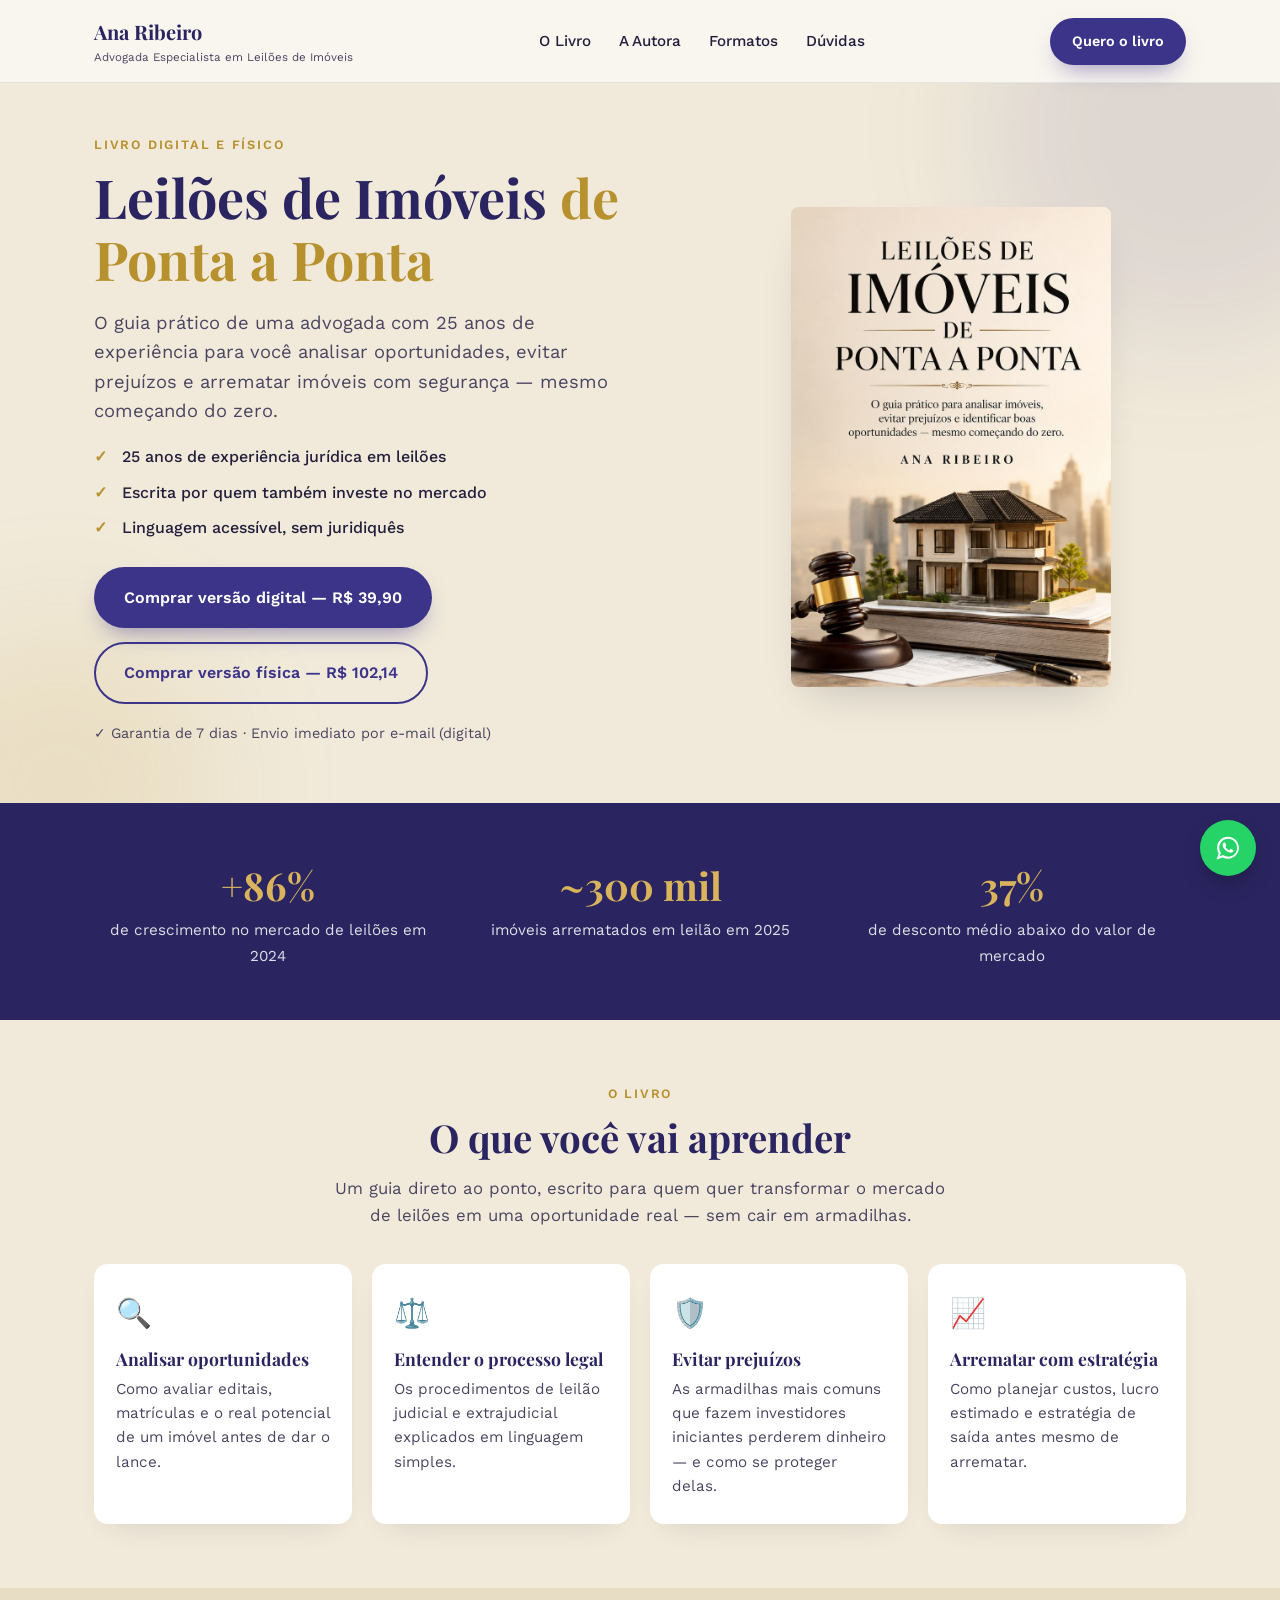
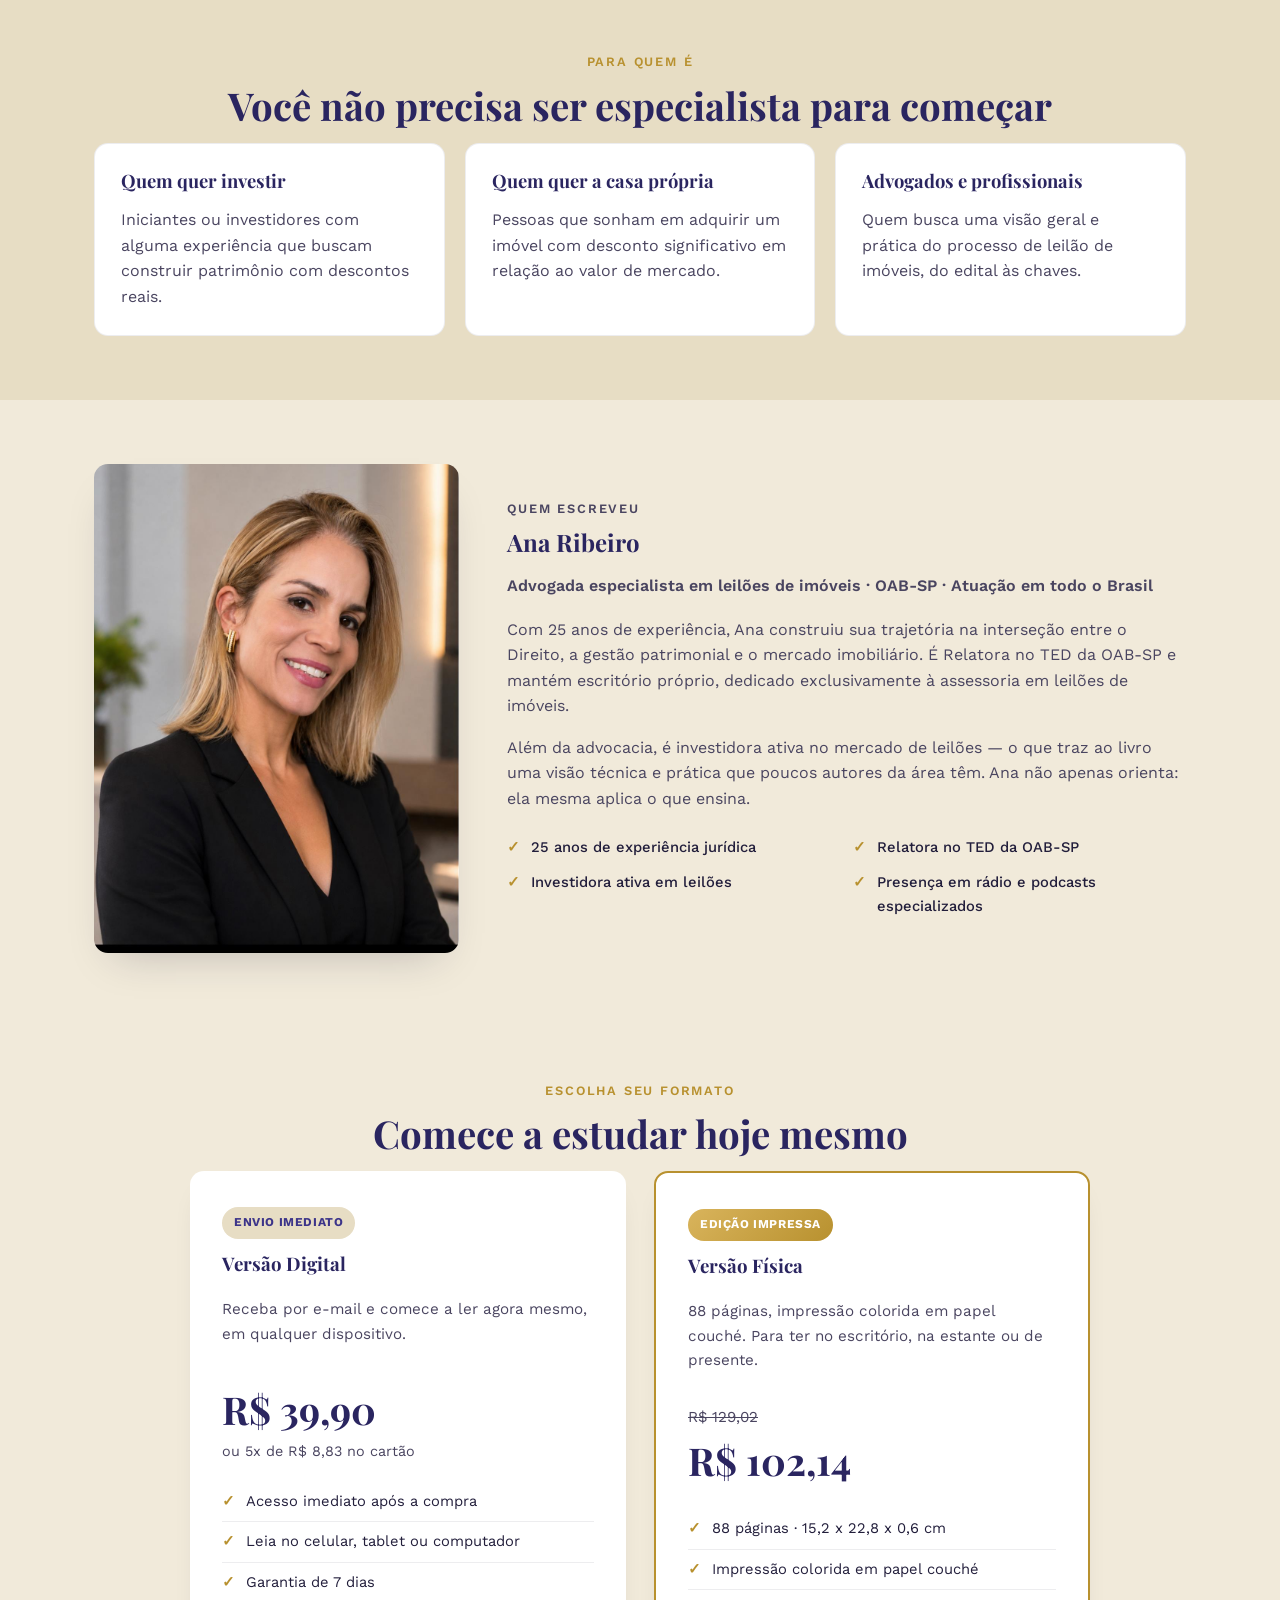
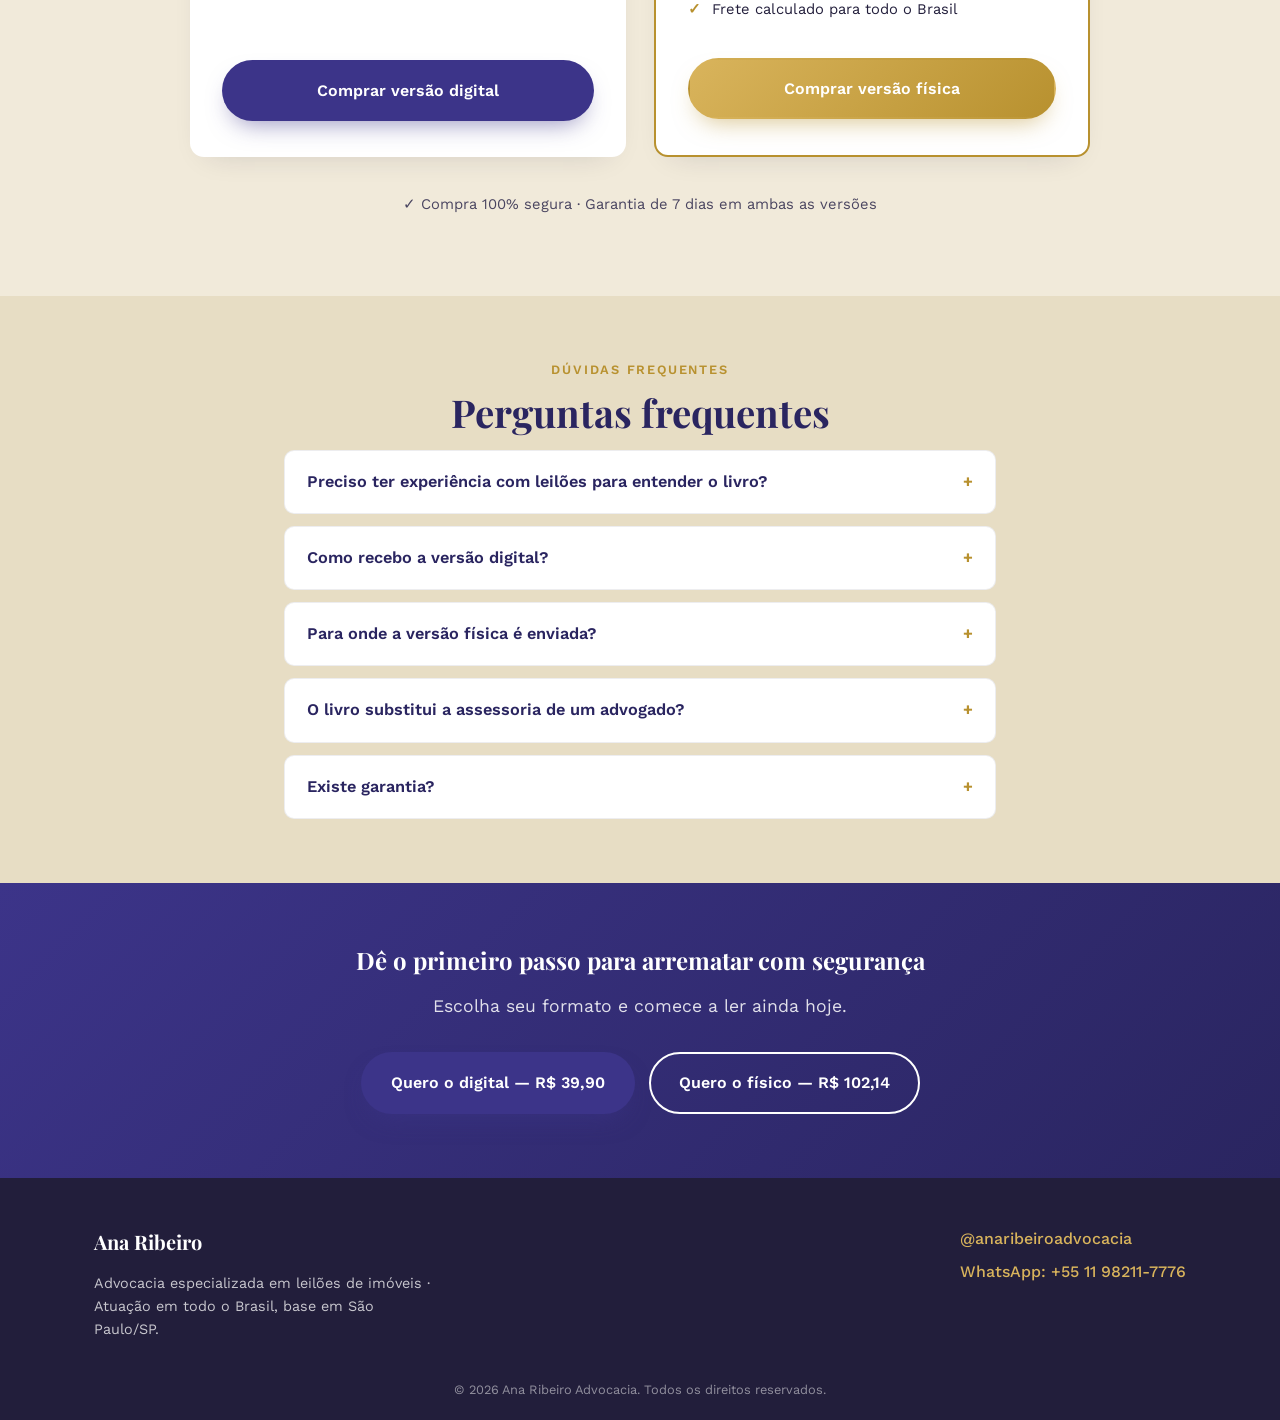
==== commit c1e902ea: "Troca capa do livro pela versão em alta qualidade Substitui a capa quadrada anterior pela nova arte " ====
--- a/index.html
+++ b/index.html
@@ -54,7 +54,7 @@
       </div>
       <div class="hero-media">
         <div class="book-mock">
-          <img src="assets/img/book-cover.webp" alt="Capa do livro Leilões de Imóveis de Ponta a Ponta, de Ana Ribeiro" onerror="this.closest('.book-mock').classList.add('book-mock--fallback')">
+          <img src="assets/img/book-cover.jpg" alt="Capa do livro Leilões de Imóveis de Ponta a Ponta, de Ana Ribeiro" onerror="this.closest('.book-mock').classList.add('book-mock--fallback')">
           <div class="book-mock-fallback">
             <span class="bm-kicker">LEILÕES DE</span>
             <span class="bm-title">IMÓVEIS</span>
--- a/css/style.css
+++ b/css/style.css
@@ -229,9 +229,9 @@
 .hero-media { display: flex; justify-content: center; }
 .book-mock {
   position: relative;
-  width: 340px;
-  aspect-ratio: 1 / 1;
-  border-radius: 10px;
+  width: 320px;
+  aspect-ratio: 2 / 3;
+  border-radius: 8px;
   box-shadow: var(--shadow);
   overflow: hidden;
   background: var(--color-cream-alt);
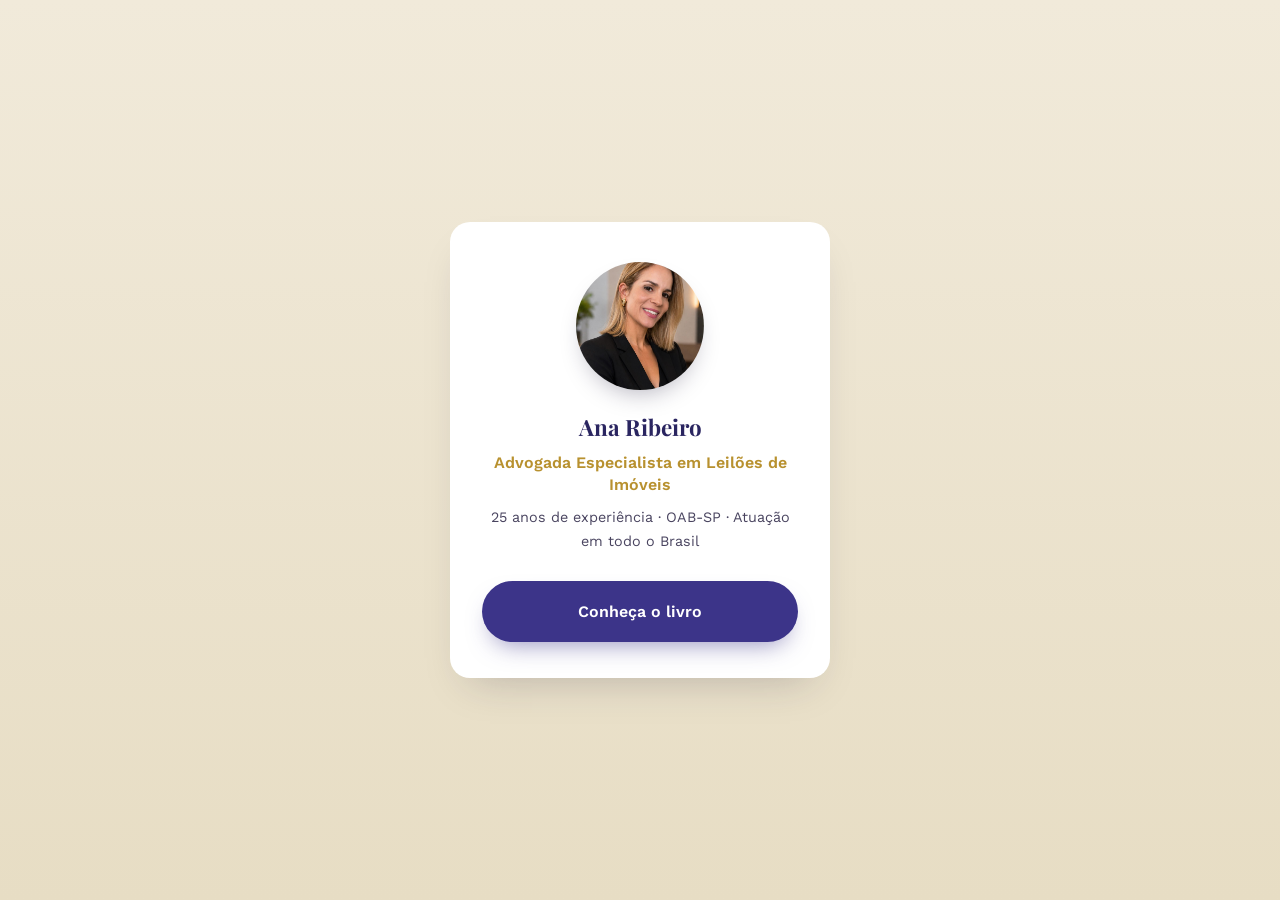
==== commit aed0f92e: "Cria página de entrada (gateway) antes da página de vendas - Move a página de vendas do livro para l" ====
--- a/index.html
+++ b/index.html
@@ -3,272 +3,25 @@
 <head>
 <meta charset="UTF-8">
 <meta name="viewport" content="width=device-width, initial-scale=1.0">
-<title>Leilões de Imóveis de Ponta a Ponta | Ana Ribeiro</title>
-<meta name="description" content="O guia prático de Ana Ribeiro, advogada especialista em leilões de imóveis, para você analisar oportunidades, evitar prejuízos e arrematar com segurança — mesmo começando do zero.">
+<title>Ana Ribeiro | Advogada Especialista em Leilões de Imóveis</title>
+<meta name="description" content="Ana Ribeiro, advogada especialista em leilões de imóveis. Conheça o livro Leilões de Imóveis de Ponta a Ponta.">
 <link rel="preconnect" href="https://fonts.googleapis.com">
 <link rel="preconnect" href="https://fonts.gstatic.com" crossorigin>
 <link href="https://fonts.googleapis.com/css2?family=Playfair+Display:wght@600;700;800&family=Work+Sans:wght@400;500;600;700&display=swap" rel="stylesheet">
 <link rel="stylesheet" href="css/style.css">
+<link rel="stylesheet" href="css/gateway.css">
 </head>
 <body>
 
-<a href="https://wa.me/5511982117776" class="whatsapp-float" target="_blank" rel="noopener" aria-label="Falar no WhatsApp">
-  <svg viewBox="0 0 32 32" width="28" height="28" fill="currentColor"><path d="M16.001 3C9.101 3 3.5 8.6 3.5 15.5c0 2.44.66 4.72 1.82 6.68L3 29l7.02-2.28a12.4 12.4 0 0 0 5.98 1.53h.01c6.9 0 12.5-5.6 12.5-12.5S22.9 3 16.001 3zm0 22.7h-.01a10.2 10.2 0 0 1-5.2-1.42l-.37-.22-3.87 1.26 1.27-3.78-.24-.39a10.15 10.15 0 0 1-1.57-5.44c0-5.64 4.59-10.23 10.24-10.23 2.73 0 5.3 1.07 7.23 3.01a10.16 10.16 0 0 1 2.99 7.23c0 5.64-4.59 10.23-10.23 10.23zm5.6-7.65c-.31-.15-1.82-.9-2.1-1s-.49-.15-.69.15-.79 1-.97 1.2-.36.23-.66.08a8.35 8.35 0 0 1-2.46-1.52 9.2 9.2 0 0 1-1.7-2.11c-.18-.31 0-.47.13-.62.14-.14.31-.36.46-.54.15-.18.2-.31.31-.51.1-.21.05-.39-.02-.54s-.69-1.66-.94-2.28c-.25-.6-.5-.52-.69-.53h-.59c-.2 0-.54.08-.82.39s-1.07 1.04-1.07 2.54 1.09 2.95 1.24 3.15c.15.21 2.15 3.28 5.21 4.6.73.31 1.3.5 1.74.64.73.23 1.4.2 1.93.12.59-.09 1.82-.74 2.08-1.46.26-.72.26-1.33.18-1.46-.08-.13-.28-.21-.59-.36z"/></svg>
-</a>
-
-<header class="site-header">
-  <div class="container header-inner">
-    <a href="#top" class="brand">
-      <span class="brand-name">Ana Ribeiro</span>
-      <span class="brand-tag">Advogada Especialista em Leilões de Imóveis</span>
-    </a>
-    <nav class="main-nav">
-      <a href="#livro">O Livro</a>
-      <a href="#autora">A Autora</a>
-      <a href="#formatos">Formatos</a>
-      <a href="#faq">Dúvidas</a>
-    </nav>
-    <a href="#formatos" class="btn btn-primary btn-sm">Quero o livro</a>
+<main class="gateway">
+  <div class="gateway-card">
+    <img src="assets/img/ana-ribeiro.jpg" alt="Ana Ribeiro" class="gateway-photo">
+    <p class="gateway-eyebrow">Ana Ribeiro</p>
+    <h1 class="gateway-title">Advogada Especialista em Leilões de Imóveis</h1>
+    <p class="gateway-sub">25 anos de experiência · OAB-SP · Atuação em todo o Brasil</p>
+    <a href="livro.html" class="btn btn-primary gateway-cta">Conheça o livro</a>
   </div>
-</header>
-
-<main id="top">
-
-  <!-- HERO -->
-  <section class="hero">
-    <div class="container hero-inner">
-      <div class="hero-copy">
-        <p class="eyebrow">Livro digital e físico</p>
-        <h1>Leilões de Imóveis <span>de Ponta a Ponta</span></h1>
-        <p class="hero-sub">O guia prático de uma advogada com 25 anos de experiência para você analisar oportunidades, evitar prejuízos e arrematar imóveis com segurança — mesmo começando do zero.</p>
-        <ul class="hero-trust">
-          <li>25 anos de experiência jurídica em leilões</li>
-          <li>Escrita por quem também investe no mercado</li>
-          <li>Linguagem acessível, sem juridiquês</li>
-        </ul>
-        <div class="hero-ctas">
-          <a href="https://shre.ink/anaribeirodigital" class="btn btn-primary" target="_blank" rel="noopener">Comprar versão digital — R$ 39,90</a>
-          <a href="https://shre.ink/anaribeirofisico" class="btn btn-outline" target="_blank" rel="noopener">Comprar versão física — R$ 102,14</a>
-        </div>
-        <p class="hero-guarantee">✓ Garantia de 7 dias · Envio imediato por e-mail (digital)</p>
-      </div>
-      <div class="hero-media">
-        <div class="book-mock">
-          <img src="assets/img/book-cover.jpg" alt="Capa do livro Leilões de Imóveis de Ponta a Ponta, de Ana Ribeiro" onerror="this.closest('.book-mock').classList.add('book-mock--fallback')">
-          <div class="book-mock-fallback">
-            <span class="bm-kicker">LEILÕES DE</span>
-            <span class="bm-title">IMÓVEIS</span>
-            <span class="bm-sub">DE PONTA A PONTA</span>
-            <span class="bm-ornament" aria-hidden="true">◆</span>
-            <p class="bm-desc">O guia prático para analisar imóveis, evitar prejuízos e identificar boas oportunidades — mesmo começando do zero.</p>
-            <span class="bm-scene" aria-hidden="true">
-              <svg viewBox="0 0 64 48" width="70"><path d="M6 44h52M14 44V22l18-12 18 12v22M22 44V30h8v14" stroke="#B8912F" stroke-width="1.6" fill="none" stroke-linejoin="round"/></svg>
-              <svg viewBox="0 0 40 40" width="30"><path d="M6 30l14-14M26 6l8 8-6 6-8-8zM4 34l6-6 4 4-6 6z" stroke="#221E3B" stroke-width="1.6" fill="none" stroke-linecap="round" stroke-linejoin="round"/></svg>
-            </span>
-            <span class="bm-author">ANA RIBEIRO</span>
-          </div>
-        </div>
-      </div>
-    </div>
-  </section>
-
-  <!-- MERCADO / STATS -->
-  <section class="stats-band">
-    <div class="container stats-grid reveal-stagger">
-      <div class="stat">
-        <span class="stat-num" data-count="86" data-prefix="+" data-suffix="%">+0%</span>
-        <span class="stat-label">de crescimento no mercado de leilões em 2024</span>
-      </div>
-      <div class="stat">
-        <span class="stat-num" data-count="300" data-prefix="~" data-suffix=" mil">~0 mil</span>
-        <span class="stat-label">imóveis arrematados em leilão em 2025</span>
-      </div>
-      <div class="stat">
-        <span class="stat-num" data-count="37" data-suffix="%">0%</span>
-        <span class="stat-label">de desconto médio abaixo do valor de mercado</span>
-      </div>
-    </div>
-  </section>
-
-  <!-- O LIVRO -->
-  <section id="livro" class="section">
-    <div class="container">
-      <p class="eyebrow center reveal">O livro</p>
-      <h2 class="section-title center reveal">O que você vai aprender</h2>
-      <p class="section-sub center reveal">Um guia direto ao ponto, escrito para quem quer transformar o mercado de leilões em uma oportunidade real — sem cair em armadilhas.</p>
-
-      <div class="learn-grid reveal-stagger">
-        <div class="learn-card">
-          <span class="learn-icon">🔍</span>
-          <h3>Analisar oportunidades</h3>
-          <p>Como avaliar editais, matrículas e o real potencial de um imóvel antes de dar o lance.</p>
-        </div>
-        <div class="learn-card">
-          <span class="learn-icon">⚖️</span>
-          <h3>Entender o processo legal</h3>
-          <p>Os procedimentos de leilão judicial e extrajudicial explicados em linguagem simples.</p>
-        </div>
-        <div class="learn-card">
-          <span class="learn-icon">🛡️</span>
-          <h3>Evitar prejuízos</h3>
-          <p>As armadilhas mais comuns que fazem investidores iniciantes perderem dinheiro — e como se proteger delas.</p>
-        </div>
-        <div class="learn-card">
-          <span class="learn-icon">📈</span>
-          <h3>Arrematar com estratégia</h3>
-          <p>Como planejar custos, lucro estimado e estratégia de saída antes mesmo de arrematar.</p>
-        </div>
-      </div>
-    </div>
-  </section>
-
-  <!-- PARA QUEM -->
-  <section class="section section-alt">
-    <div class="container">
-      <p class="eyebrow center reveal">Para quem é</p>
-      <h2 class="section-title center reveal">Você não precisa ser especialista para começar</h2>
-      <div class="audience-grid reveal-stagger">
-        <div class="audience-card">
-          <h3>Quem quer investir</h3>
-          <p>Iniciantes ou investidores com alguma experiência que buscam construir patrimônio com descontos reais.</p>
-        </div>
-        <div class="audience-card">
-          <h3>Quem quer a casa própria</h3>
-          <p>Pessoas que sonham em adquirir um imóvel com desconto significativo em relação ao valor de mercado.</p>
-        </div>
-        <div class="audience-card">
-          <h3>Advogados e profissionais</h3>
-          <p>Quem busca uma visão geral e prática do processo de leilão de imóveis, do edital às chaves.</p>
-        </div>
-      </div>
-    </div>
-  </section>
-
-  <!-- AUTORA -->
-  <section id="autora" class="section author-section">
-    <div class="container author-inner reveal-stagger">
-      <div class="author-photo">
-        <img src="assets/img/ana-ribeiro.jpg" alt="Ana Ribeiro, advogada especialista em leilões de imóveis">
-      </div>
-      <div class="author-copy">
-        <p class="eyebrow">Quem escreveu</p>
-        <h2>Ana Ribeiro</h2>
-        <p class="author-role">Advogada especialista em leilões de imóveis · OAB-SP · Atuação em todo o Brasil</p>
-        <p>Com 25 anos de experiência, Ana construiu sua trajetória na interseção entre o Direito, a gestão patrimonial e o mercado imobiliário. É Relatora no TED da OAB-SP e mantém escritório próprio, dedicado exclusivamente à assessoria em leilões de imóveis.</p>
-        <p>Além da advocacia, é investidora ativa no mercado de leilões — o que traz ao livro uma visão técnica e prática que poucos autores da área têm. Ana não apenas orienta: ela mesma aplica o que ensina.</p>
-        <ul class="author-badges">
-          <li>25 anos de experiência jurídica</li>
-          <li>Relatora no TED da OAB-SP</li>
-          <li>Investidora ativa em leilões</li>
-          <li>Presença em rádio e podcasts especializados</li>
-        </ul>
-      </div>
-    </div>
-  </section>
-
-  <!-- FORMATOS / PREÇOS -->
-  <section id="formatos" class="section formats-section">
-    <div class="container">
-      <p class="eyebrow center reveal">Escolha seu formato</p>
-      <h2 class="section-title center reveal">Comece a estudar hoje mesmo</h2>
-
-      <div class="pricing-grid reveal-stagger">
-        <div class="price-card">
-          <span class="price-badge">Envio imediato</span>
-          <h3>Versão Digital</h3>
-          <p class="price-desc">Receba por e-mail e comece a ler agora mesmo, em qualquer dispositivo.</p>
-          <div class="price-value">
-            <span class="price-amount">R$ 39,90</span>
-            <span class="price-inst">ou 5x de R$ 8,83 no cartão</span>
-          </div>
-          <ul class="price-features">
-            <li>Acesso imediato após a compra</li>
-            <li>Leia no celular, tablet ou computador</li>
-            <li>Garantia de 7 dias</li>
-          </ul>
-          <a href="https://shre.ink/anaribeirodigital" class="btn btn-primary btn-block" target="_blank" rel="noopener">Comprar versão digital</a>
-        </div>
-
-        <div class="price-card price-card--highlight">
-          <span class="price-badge price-badge--gold">Edição impressa</span>
-          <h3>Versão Física</h3>
-          <p class="price-desc">88 páginas, impressão colorida em papel couché. Para ter no escritório, na estante ou de presente.</p>
-          <div class="price-value">
-            <span class="price-old">R$ 129,02</span>
-            <span class="price-amount">R$ 102,14</span>
-          </div>
-          <ul class="price-features">
-            <li>88 páginas · 15,2 x 22,8 x 0,6 cm</li>
-            <li>Impressão colorida em papel couché</li>
-            <li>Frete calculado para todo o Brasil</li>
-          </ul>
-          <a href="https://shre.ink/anaribeirofisico" class="btn btn-gold btn-block" target="_blank" rel="noopener">Comprar versão física</a>
-        </div>
-      </div>
-
-      <p class="formats-note">✓ Compra 100% segura · Garantia de 7 dias em ambas as versões</p>
-    </div>
-  </section>
-
-  <!-- FAQ -->
-  <section id="faq" class="section section-alt">
-    <div class="container container-narrow">
-      <p class="eyebrow center reveal">Dúvidas frequentes</p>
-      <h2 class="section-title center reveal">Perguntas frequentes</h2>
-
-      <div class="faq-list reveal-stagger">
-        <details class="faq-item">
-          <summary>Preciso ter experiência com leilões para entender o livro?</summary>
-          <p>Não. O livro foi escrito para ser acessível tanto para quem está começando do zero quanto para quem já tem alguma experiência com investimentos ou leilões.</p>
-        </details>
-        <details class="faq-item">
-          <summary>Como recebo a versão digital?</summary>
-          <p>As instruções de acesso são enviadas para o seu e-mail logo após a confirmação da compra.</p>
-        </details>
-        <details class="faq-item">
-          <summary>Para onde a versão física é enviada?</summary>
-          <p>Para todo o Brasil. O frete é calculado no momento da compra, de acordo com o seu endereço.</p>
-        </details>
-        <details class="faq-item">
-          <summary>O livro substitui a assessoria de um advogado?</summary>
-          <p>O livro é um guia prático para você entender o processo e tomar decisões com mais segurança. Para a condução completa de uma arrematação, Ana Ribeiro também oferece assessoria jurídica especializada.</p>
-        </details>
-        <details class="faq-item">
-          <summary>Existe garantia?</summary>
-          <p>Sim, ambas as versões contam com garantia de 7 dias.</p>
-        </details>
-      </div>
-    </div>
-  </section>
-
-  <!-- CTA FINAL -->
-  <section class="final-cta">
-    <div class="container final-cta-inner">
-      <h2>Dê o primeiro passo para arrematar com segurança</h2>
-      <p>Escolha seu formato e comece a ler ainda hoje.</p>
-      <div class="hero-ctas center">
-        <a href="https://shre.ink/anaribeirodigital" class="btn btn-primary" target="_blank" rel="noopener">Quero o digital — R$ 39,90</a>
-        <a href="https://shre.ink/anaribeirofisico" class="btn btn-outline btn-outline--light" target="_blank" rel="noopener">Quero o físico — R$ 102,14</a>
-      </div>
-    </div>
-  </section>
-
 </main>
 
-<footer class="site-footer">
-  <div class="container footer-inner">
-    <div>
-      <span class="brand-name">Ana Ribeiro</span>
-      <p>Advocacia especializada em leilões de imóveis · Atuação em todo o Brasil, base em São Paulo/SP.</p>
-    </div>
-    <div class="footer-contact">
-      <a href="https://instagram.com/anaribeiroadvocacia" target="_blank" rel="noopener">@anaribeiroadvocacia</a>
-      <a href="https://wa.me/5511982117776" target="_blank" rel="noopener">WhatsApp: +55 11 98211-7776</a>
-    </div>
-  </div>
-  <p class="footer-copy">© 2026 Ana Ribeiro Advocacia. Todos os direitos reservados.</p>
-</footer>
-
-<script src="js/script.js"></script>
 </body>
 </html>
--- a/css/style.css
+++ b/css/style.css
@@ -675,3 +675,8 @@
   .hero-ctas { flex-direction: column; }
   .hero-ctas .btn { width: 100%; }
 }
+@media (max-width: 420px) {
+  .header-inner { padding: 12px 16px; gap: 12px; }
+  .brand-tag { display: none; }
+  .btn-sm { padding: 9px 16px; font-size: 0.82rem; white-space: nowrap; }
+}
--- a/css/gateway.css
+++ b/css/gateway.css
@@ -0,0 +1,54 @@
+.gateway {
+  min-height: 100vh;
+  display: flex;
+  align-items: center;
+  justify-content: center;
+  padding: 32px 20px;
+  background: linear-gradient(180deg, var(--color-cream) 0%, var(--color-cream-alt) 100%);
+}
+
+.gateway-card {
+  width: 100%;
+  max-width: 380px;
+  text-align: center;
+  background: var(--color-white);
+  border-radius: 20px;
+  padding: 40px 32px 36px;
+  box-shadow: var(--shadow);
+}
+
+.gateway-photo {
+  width: 128px;
+  height: 128px;
+  border-radius: 50%;
+  object-fit: cover;
+  margin: 0 auto 20px;
+  box-shadow: 0 12px 24px -10px rgba(34, 30, 59, 0.35);
+}
+
+.gateway-eyebrow {
+  font-family: var(--font-serif);
+  font-size: 1.4rem;
+  font-weight: 700;
+  color: var(--color-purple-dark);
+  margin: 0 0 6px;
+}
+
+.gateway-title {
+  font-size: 1rem;
+  font-weight: 600;
+  color: var(--color-gold);
+  margin: 0 0 10px;
+  font-family: var(--font-sans);
+  line-height: 1.4;
+}
+
+.gateway-sub {
+  font-size: 0.9rem;
+  color: var(--color-ink-soft);
+  margin: 0 0 28px;
+}
+
+.gateway-cta {
+  width: 100%;
+}
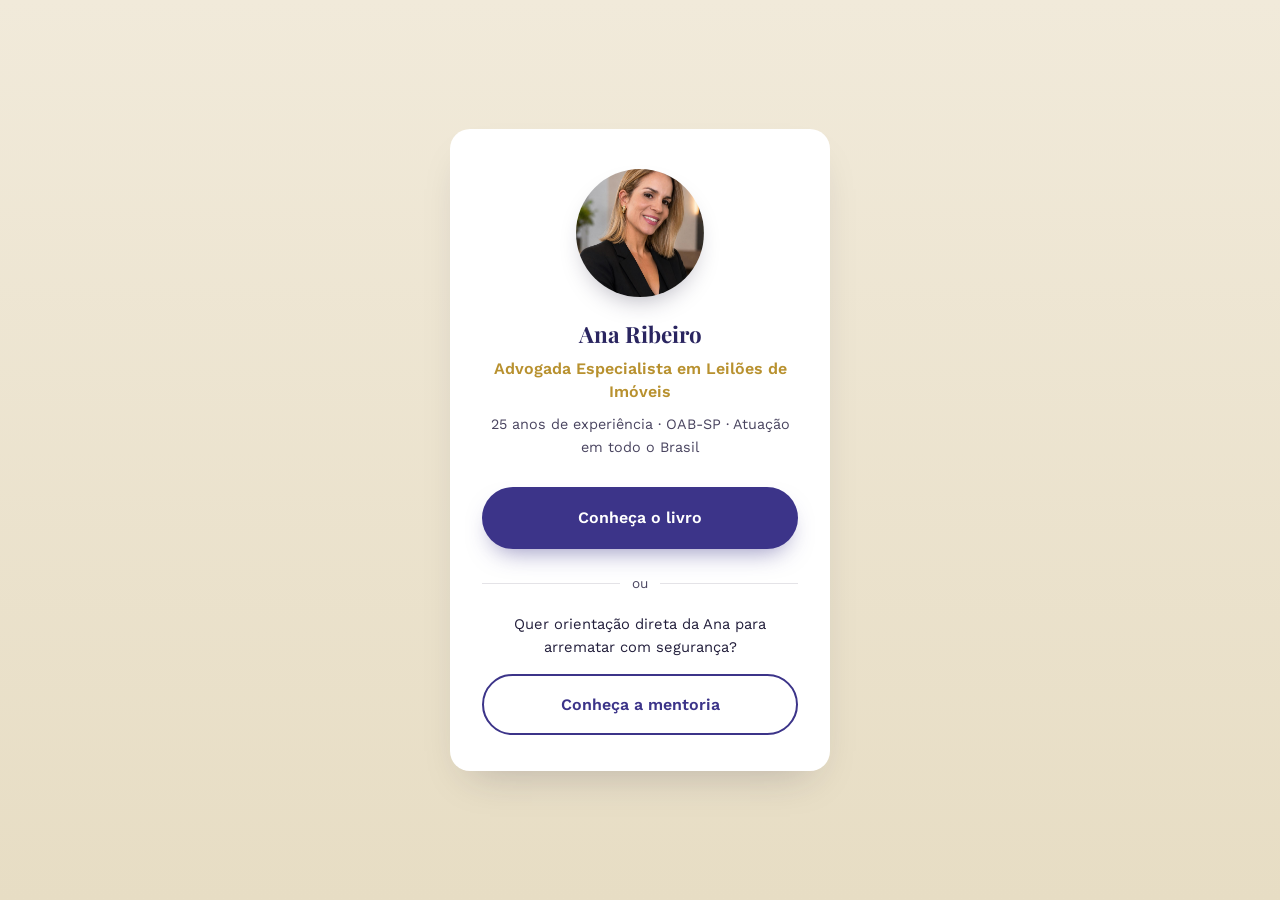
==== commit e28fda9d: "Adiciona página de mentoria e opção na página de entrada - Cria mentoria.html: página mais enxuta fo" ====
--- a/index.html
+++ b/index.html
@@ -20,6 +20,11 @@
     <h1 class="gateway-title">Advogada Especialista em Leilões de Imóveis</h1>
     <p class="gateway-sub">25 anos de experiência · OAB-SP · Atuação em todo o Brasil</p>
     <a href="livro.html" class="btn btn-primary gateway-cta">Conheça o livro</a>
+
+    <div class="gateway-divider"><span>ou</span></div>
+
+    <p class="gateway-mentoria-text">Quer orientação direta da Ana para arrematar com segurança?</p>
+    <a href="mentoria.html" class="btn btn-outline gateway-cta">Conheça a mentoria</a>
   </div>
 </main>
 
--- a/css/gateway.css
+++ b/css/gateway.css
@@ -52,3 +52,25 @@
 .gateway-cta {
   width: 100%;
 }
+
+.gateway-divider {
+  display: flex;
+  align-items: center;
+  gap: 12px;
+  margin: 24px 0 18px;
+  color: var(--color-ink-soft);
+  font-size: 0.85rem;
+}
+.gateway-divider::before,
+.gateway-divider::after {
+  content: "";
+  flex: 1;
+  height: 1px;
+  background: rgba(34, 30, 59, 0.12);
+}
+
+.gateway-mentoria-text {
+  font-size: 0.92rem;
+  color: var(--color-ink);
+  margin: 0 0 14px;
+}
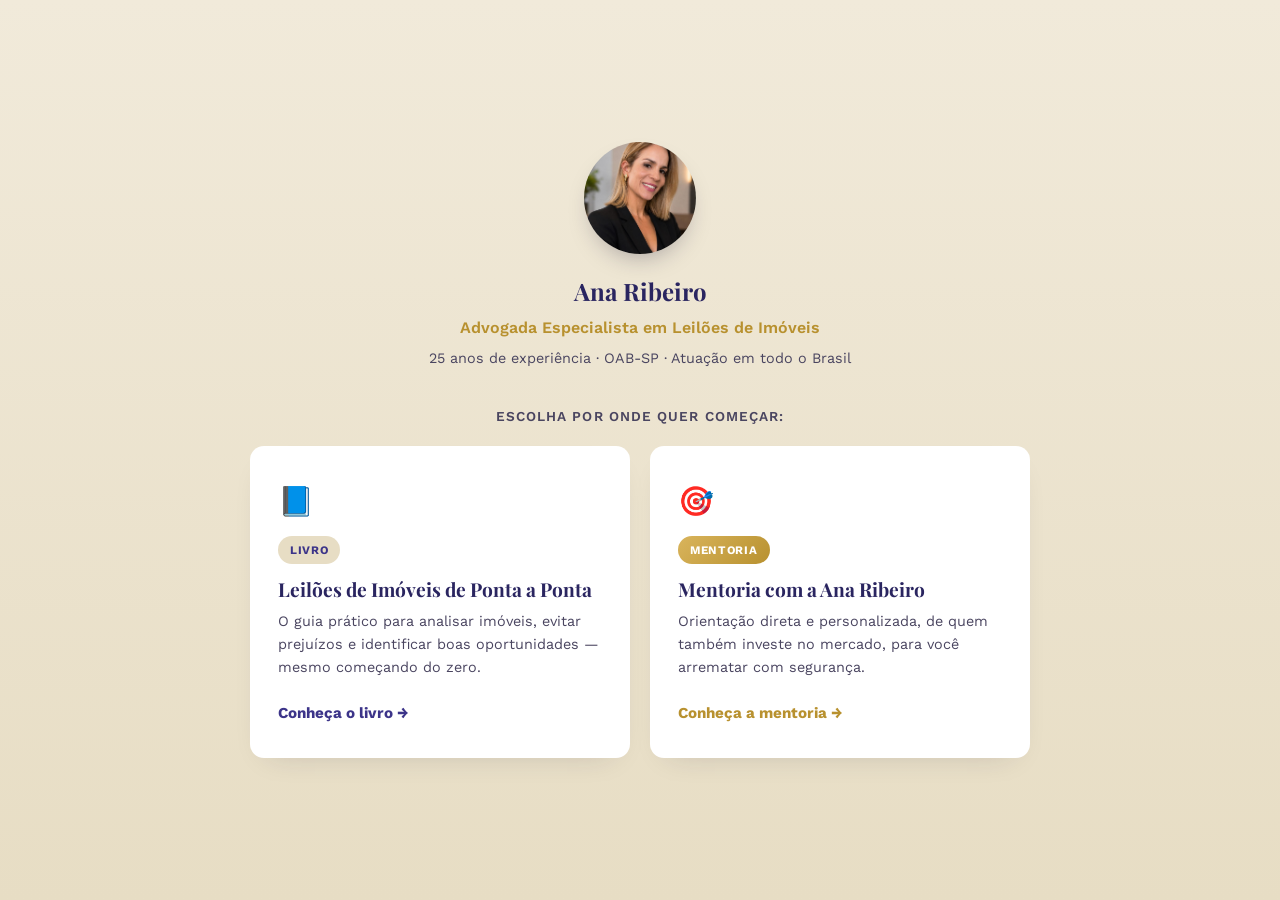
==== commit bfd118c0: "Redesenha a página de entrada com duas opções lado a lado Substitui o botão principal + link secundá" ====
--- a/index.html
+++ b/index.html
@@ -4,7 +4,7 @@
 <meta charset="UTF-8">
 <meta name="viewport" content="width=device-width, initial-scale=1.0">
 <title>Ana Ribeiro | Advogada Especialista em Leilões de Imóveis</title>
-<meta name="description" content="Ana Ribeiro, advogada especialista em leilões de imóveis. Conheça o livro Leilões de Imóveis de Ponta a Ponta.">
+<meta name="description" content="Ana Ribeiro, advogada especialista em leilões de imóveis. Conheça o livro Leilões de Imóveis de Ponta a Ponta ou a mentoria com a Ana.">
 <link rel="preconnect" href="https://fonts.googleapis.com">
 <link rel="preconnect" href="https://fonts.gstatic.com" crossorigin>
 <link href="https://fonts.googleapis.com/css2?family=Playfair+Display:wght@600;700;800&family=Work+Sans:wght@400;500;600;700&display=swap" rel="stylesheet">
@@ -14,17 +14,35 @@
 <body>
 
 <main class="gateway">
-  <div class="gateway-card">
-    <img src="assets/img/ana-ribeiro.jpg" alt="Ana Ribeiro" class="gateway-photo">
-    <p class="gateway-eyebrow">Ana Ribeiro</p>
-    <h1 class="gateway-title">Advogada Especialista em Leilões de Imóveis</h1>
-    <p class="gateway-sub">25 anos de experiência · OAB-SP · Atuação em todo o Brasil</p>
-    <a href="livro.html" class="btn btn-primary gateway-cta">Conheça o livro</a>
+  <div class="gateway-wrap">
 
-    <div class="gateway-divider"><span>ou</span></div>
+    <div class="gateway-profile">
+      <img src="assets/img/ana-ribeiro.jpg" alt="Ana Ribeiro" class="gateway-photo">
+      <p class="gateway-eyebrow">Ana Ribeiro</p>
+      <h1 class="gateway-title">Advogada Especialista em Leilões de Imóveis</h1>
+      <p class="gateway-sub">25 anos de experiência · OAB-SP · Atuação em todo o Brasil</p>
+    </div>
 
-    <p class="gateway-mentoria-text">Quer orientação direta da Ana para arrematar com segurança?</p>
-    <a href="mentoria.html" class="btn btn-outline gateway-cta">Conheça a mentoria</a>
+    <p class="gateway-prompt">Escolha por onde quer começar:</p>
+
+    <div class="gateway-options">
+      <a href="livro.html" class="gateway-option">
+        <span class="gateway-option-icon">📘</span>
+        <span class="gateway-option-label">Livro</span>
+        <h2 class="gateway-option-title">Leilões de Imóveis de Ponta a Ponta</h2>
+        <p class="gateway-option-desc">O guia prático para analisar imóveis, evitar prejuízos e identificar boas oportunidades — mesmo começando do zero.</p>
+        <span class="gateway-option-cta">Conheça o livro <span aria-hidden="true">→</span></span>
+      </a>
+
+      <a href="mentoria.html" class="gateway-option gateway-option--gold">
+        <span class="gateway-option-icon">🎯</span>
+        <span class="gateway-option-label">Mentoria</span>
+        <h2 class="gateway-option-title">Mentoria com a Ana Ribeiro</h2>
+        <p class="gateway-option-desc">Orientação direta e personalizada, de quem também investe no mercado, para você arrematar com segurança.</p>
+        <span class="gateway-option-cta">Conheça a mentoria <span aria-hidden="true">→</span></span>
+      </a>
+    </div>
+
   </div>
 </main>
 
--- a/css/gateway.css
+++ b/css/gateway.css
@@ -3,32 +3,32 @@
   display: flex;
   align-items: center;
   justify-content: center;
-  padding: 32px 20px;
+  padding: 56px 20px;
   background: linear-gradient(180deg, var(--color-cream) 0%, var(--color-cream-alt) 100%);
 }
 
-.gateway-card {
+.gateway-wrap {
   width: 100%;
-  max-width: 380px;
+  max-width: 780px;
+}
+
+.gateway-profile {
   text-align: center;
-  background: var(--color-white);
-  border-radius: 20px;
-  padding: 40px 32px 36px;
-  box-shadow: var(--shadow);
+  margin-bottom: 36px;
 }
 
 .gateway-photo {
-  width: 128px;
-  height: 128px;
+  width: 112px;
+  height: 112px;
   border-radius: 50%;
   object-fit: cover;
-  margin: 0 auto 20px;
+  margin: 0 auto 18px;
   box-shadow: 0 12px 24px -10px rgba(34, 30, 59, 0.35);
 }
 
 .gateway-eyebrow {
   font-family: var(--font-serif);
-  font-size: 1.4rem;
+  font-size: 1.5rem;
   font-weight: 700;
   color: var(--color-purple-dark);
   margin: 0 0 6px;
@@ -38,7 +38,7 @@
   font-size: 1rem;
   font-weight: 600;
   color: var(--color-gold);
-  margin: 0 0 10px;
+  margin: 0 0 8px;
   font-family: var(--font-sans);
   line-height: 1.4;
 }
@@ -46,31 +46,99 @@
 .gateway-sub {
   font-size: 0.9rem;
   color: var(--color-ink-soft);
-  margin: 0 0 28px;
+  margin: 0;
 }
 
-.gateway-cta {
-  width: 100%;
+.gateway-prompt {
+  text-align: center;
+  font-size: 0.85rem;
+  letter-spacing: 0.08em;
+  text-transform: uppercase;
+  font-weight: 600;
+  color: var(--color-ink-soft);
+  margin: 0 0 18px;
 }
 
-.gateway-divider {
-  display: flex;
-  align-items: center;
-  gap: 12px;
-  margin: 24px 0 18px;
-  color: var(--color-ink-soft);
-  font-size: 0.85rem;
-}
-.gateway-divider::before,
-.gateway-divider::after {
-  content: "";
-  flex: 1;
-  height: 1px;
-  background: rgba(34, 30, 59, 0.12);
+.gateway-options {
+  display: grid;
+  grid-template-columns: 1fr 1fr;
+  gap: 20px;
 }
 
-.gateway-mentoria-text {
-  font-size: 0.92rem;
-  color: var(--color-ink);
-  margin: 0 0 14px;
+.gateway-option {
+  display: flex;
+  flex-direction: column;
+  background: var(--color-white);
+  border-radius: var(--radius);
+  border: 2px solid transparent;
+  padding: 30px 26px;
+  text-decoration: none;
+  box-shadow: 0 12px 30px -18px rgba(34, 30, 59, 0.2);
+  transition: transform 0.25s ease, box-shadow 0.25s ease, border-color 0.25s ease;
 }
+.gateway-option:hover {
+  transform: translateY(-6px);
+  box-shadow: 0 22px 38px -18px rgba(34, 30, 59, 0.28);
+  border-color: var(--color-purple);
+}
+.gateway-option--gold:hover {
+  border-color: var(--color-gold);
+}
+
+.gateway-option-icon {
+  font-size: 1.8rem;
+  margin-bottom: 12px;
+}
+
+.gateway-option-label {
+  display: inline-block;
+  align-self: flex-start;
+  background: var(--color-cream-alt);
+  color: var(--color-purple);
+  font-size: 0.72rem;
+  font-weight: 700;
+  letter-spacing: 0.06em;
+  text-transform: uppercase;
+  padding: 5px 12px;
+  border-radius: 999px;
+  margin-bottom: 14px;
+}
+.gateway-option--gold .gateway-option-label {
+  background: linear-gradient(135deg, var(--color-gold-light), var(--color-gold));
+  color: var(--color-white);
+}
+
+.gateway-option-title {
+  font-size: 1.2rem;
+  margin: 0 0 10px;
+  color: var(--color-purple-dark);
+}
+
+.gateway-option-desc {
+  font-size: 0.9rem;
+  color: var(--color-ink-soft);
+  margin: 0 0 22px;
+  flex-grow: 1;
+}
+
+.gateway-option-cta {
+  font-weight: 700;
+  color: var(--color-purple);
+  font-size: 0.95rem;
+}
+.gateway-option--gold .gateway-option-cta {
+  color: var(--color-gold);
+}
+.gateway-option-cta span {
+  display: inline-block;
+  transition: transform 0.2s ease;
+}
+.gateway-option:hover .gateway-option-cta span {
+  transform: translateX(4px);
+}
+
+@media (max-width: 640px) {
+  .gateway-options {
+    grid-template-columns: 1fr;
+  }
+}
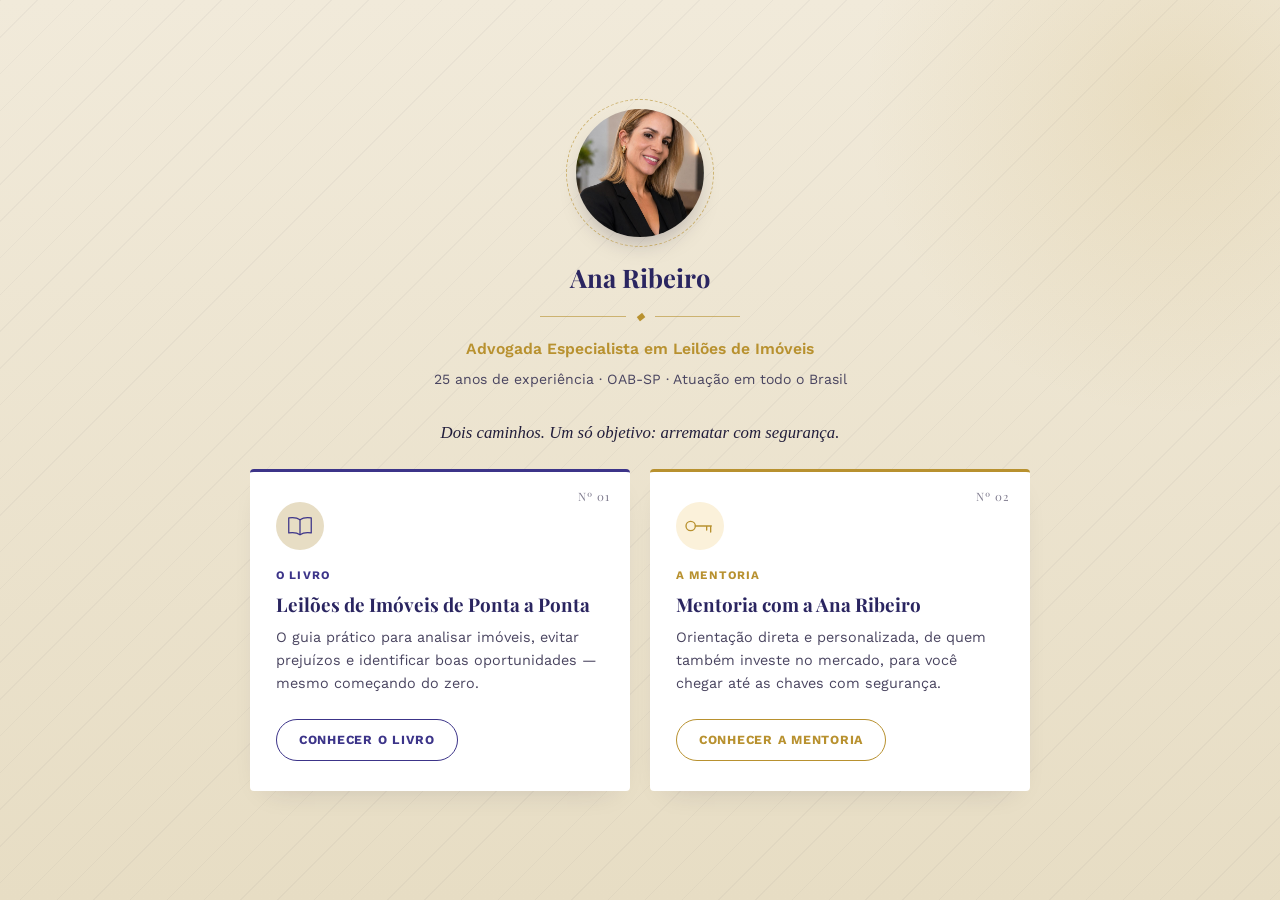
==== commit 88aaad82: "Dá identidade autoral à página de entrada, ligada ao nicho de leilões - Troca os emojis por ícones p" ====
--- a/index.html
+++ b/index.html
@@ -17,29 +17,38 @@
   <div class="gateway-wrap">
 
     <div class="gateway-profile">
-      <img src="assets/img/ana-ribeiro.jpg" alt="Ana Ribeiro" class="gateway-photo">
+      <div class="gateway-photo-frame">
+        <img src="assets/img/ana-ribeiro.jpg" alt="Ana Ribeiro" class="gateway-photo">
+      </div>
       <p class="gateway-eyebrow">Ana Ribeiro</p>
-      <h1 class="gateway-title">Advogada Especialista em Leilões de Imóveis</h1>
+      <div class="gateway-rule" aria-hidden="true"><span></span><i>◆</i><span></span></div>
+      <p class="gateway-title">Advogada Especialista em Leilões de Imóveis</p>
       <p class="gateway-sub">25 anos de experiência · OAB-SP · Atuação em todo o Brasil</p>
     </div>
 
-    <p class="gateway-prompt">Escolha por onde quer começar:</p>
+    <p class="gateway-prompt">Dois caminhos. Um só objetivo: arrematar com segurança.</p>
 
     <div class="gateway-options">
       <a href="livro.html" class="gateway-option">
-        <span class="gateway-option-icon">📘</span>
-        <span class="gateway-option-label">Livro</span>
-        <h2 class="gateway-option-title">Leilões de Imóveis de Ponta a Ponta</h2>
+        <span class="gateway-option-lot">Nº 01</span>
+        <span class="gateway-option-icon" aria-hidden="true">
+          <svg viewBox="0 0 48 36" width="30" height="24"><path d="M24 8C20 5 13 4 6 5v24c7-1 14 0 18 3 4-3 11-4 18-3V5c-7-1-14 0-18 3z" fill="none" stroke="currentColor" stroke-width="2" stroke-linejoin="round"/><path d="M24 8v24" fill="none" stroke="currentColor" stroke-width="2"/></svg>
+        </span>
+        <span class="gateway-option-label">O Livro</span>
+        <h2 class="gateway-option-heading">Leilões de Imóveis de Ponta a Ponta</h2>
         <p class="gateway-option-desc">O guia prático para analisar imóveis, evitar prejuízos e identificar boas oportunidades — mesmo começando do zero.</p>
-        <span class="gateway-option-cta">Conheça o livro <span aria-hidden="true">→</span></span>
+        <span class="gateway-option-cta">Conhecer o livro</span>
       </a>
 
       <a href="mentoria.html" class="gateway-option gateway-option--gold">
-        <span class="gateway-option-icon">🎯</span>
-        <span class="gateway-option-label">Mentoria</span>
-        <h2 class="gateway-option-title">Mentoria com a Ana Ribeiro</h2>
-        <p class="gateway-option-desc">Orientação direta e personalizada, de quem também investe no mercado, para você arrematar com segurança.</p>
-        <span class="gateway-option-cta">Conheça a mentoria <span aria-hidden="true">→</span></span>
+        <span class="gateway-option-lot">Nº 02</span>
+        <span class="gateway-option-icon" aria-hidden="true">
+          <svg viewBox="0 0 48 24" width="32" height="16"><circle cx="10" cy="12" r="7" fill="none" stroke="currentColor" stroke-width="2"/><path d="M17 12h24M34 12v6M40 12v9" fill="none" stroke="currentColor" stroke-width="2" stroke-linecap="round"/></svg>
+        </span>
+        <span class="gateway-option-label">A Mentoria</span>
+        <h2 class="gateway-option-heading">Mentoria com a Ana Ribeiro</h2>
+        <p class="gateway-option-desc">Orientação direta e personalizada, de quem também investe no mercado, para você chegar até as chaves com segurança.</p>
+        <span class="gateway-option-cta">Conhecer a mentoria</span>
       </a>
     </div>
 
--- a/css/gateway.css
+++ b/css/gateway.css
@@ -1,41 +1,104 @@
 .gateway {
+  position: relative;
   min-height: 100vh;
   display: flex;
   align-items: center;
   justify-content: center;
   padding: 56px 20px;
   background: linear-gradient(180deg, var(--color-cream) 0%, var(--color-cream-alt) 100%);
+  overflow: hidden;
+}
+.gateway::before {
+  content: "";
+  position: absolute;
+  inset: 0;
+  pointer-events: none;
+  background-image: repeating-linear-gradient(
+    135deg,
+    rgba(34, 30, 59, 0.035) 0px,
+    rgba(34, 30, 59, 0.035) 1px,
+    transparent 1px,
+    transparent 26px
+  );
+}
+.gateway::after {
+  content: "";
+  position: absolute;
+  width: 640px;
+  height: 640px;
+  border-radius: 50%;
+  background: radial-gradient(circle, rgba(184, 145, 47, 0.14) 0%, rgba(184, 145, 47, 0) 70%);
+  top: -220px;
+  right: -220px;
+  pointer-events: none;
 }
 
 .gateway-wrap {
+  position: relative;
+  z-index: 1;
   width: 100%;
   max-width: 780px;
 }
 
 .gateway-profile {
   text-align: center;
-  margin-bottom: 36px;
-}
-
+  margin-bottom: 30px;
+}
+
+.gateway-photo-frame {
+  position: relative;
+  width: 128px;
+  height: 128px;
+  margin: 0 auto 20px;
+}
+.gateway-photo-frame::before {
+  content: "";
+  position: absolute;
+  inset: -10px;
+  border-radius: 50%;
+  border: 1.5px dashed var(--color-gold);
+  opacity: 0.6;
+  animation: gatewaySpin 40s linear infinite;
+}
+@keyframes gatewaySpin {
+  from { transform: rotate(0deg); }
+  to { transform: rotate(360deg); }
+}
 .gateway-photo {
-  width: 112px;
-  height: 112px;
+  width: 100%;
+  height: 100%;
   border-radius: 50%;
   object-fit: cover;
-  margin: 0 auto 18px;
   box-shadow: 0 12px 24px -10px rgba(34, 30, 59, 0.35);
 }
 
 .gateway-eyebrow {
   font-family: var(--font-serif);
-  font-size: 1.5rem;
+  font-size: 1.6rem;
   font-weight: 700;
   color: var(--color-purple-dark);
-  margin: 0 0 6px;
+  margin: 0;
+}
+
+.gateway-rule {
+  display: flex;
+  align-items: center;
+  justify-content: center;
+  gap: 10px;
+  margin: 10px auto 12px;
+  max-width: 200px;
+  color: var(--color-gold);
+  font-size: 0.7rem;
+}
+.gateway-rule span {
+  flex: 1;
+  height: 1px;
+  background: var(--color-gold);
+  opacity: 0.6;
 }
 
 .gateway-title {
-  font-size: 1rem;
+  font-size: 0.98rem;
   font-weight: 600;
   color: var(--color-gold);
   margin: 0 0 8px;
@@ -44,19 +107,18 @@
 }
 
 .gateway-sub {
-  font-size: 0.9rem;
+  font-size: 0.88rem;
   color: var(--color-ink-soft);
   margin: 0;
 }
 
 .gateway-prompt {
   text-align: center;
-  font-size: 0.85rem;
-  letter-spacing: 0.08em;
-  text-transform: uppercase;
-  font-weight: 600;
-  color: var(--color-ink-soft);
-  margin: 0 0 18px;
+  font-family: var(--font-serif);
+  font-style: italic;
+  font-size: 1.05rem;
+  color: var(--color-ink);
+  margin: 0 0 22px;
 }
 
 .gateway-options {
@@ -66,75 +128,101 @@
 }
 
 .gateway-option {
+  position: relative;
   display: flex;
   flex-direction: column;
   background: var(--color-white);
-  border-radius: var(--radius);
-  border: 2px solid transparent;
+  border-radius: 4px;
+  border-top: 3px solid var(--color-purple);
   padding: 30px 26px;
   text-decoration: none;
   box-shadow: 0 12px 30px -18px rgba(34, 30, 59, 0.2);
-  transition: transform 0.25s ease, box-shadow 0.25s ease, border-color 0.25s ease;
+  transition: transform 0.25s ease, box-shadow 0.25s ease;
+}
+.gateway-option--gold {
+  border-top-color: var(--color-gold);
 }
 .gateway-option:hover {
   transform: translateY(-6px);
   box-shadow: 0 22px 38px -18px rgba(34, 30, 59, 0.28);
-  border-color: var(--color-purple);
-}
-.gateway-option--gold:hover {
-  border-color: var(--color-gold);
+}
+
+.gateway-option-lot {
+  position: absolute;
+  top: 16px;
+  right: 20px;
+  font-family: var(--font-serif);
+  font-size: 0.72rem;
+  letter-spacing: 0.08em;
+  color: var(--color-ink-soft);
+  opacity: 0.7;
 }
 
 .gateway-option-icon {
-  font-size: 1.8rem;
-  margin-bottom: 12px;
-}
-
-.gateway-option-label {
-  display: inline-block;
-  align-self: flex-start;
+  width: 48px;
+  height: 48px;
+  border-radius: 50%;
+  display: flex;
+  align-items: center;
+  justify-content: center;
+  margin-bottom: 16px;
   background: var(--color-cream-alt);
   color: var(--color-purple);
+}
+.gateway-option--gold .gateway-option-icon {
+  background: #FBF1DA;
+  color: var(--color-gold);
+}
+
+.gateway-option-label {
   font-size: 0.72rem;
+  font-weight: 700;
+  letter-spacing: 0.1em;
+  text-transform: uppercase;
+  color: var(--color-purple);
+  margin-bottom: 10px;
+}
+.gateway-option--gold .gateway-option-label {
+  color: var(--color-gold);
+}
+
+.gateway-option-heading {
+  font-size: 1.18rem;
+  margin: 0 0 10px;
+  color: var(--color-purple-dark);
+}
+
+.gateway-option-desc {
+  font-size: 0.9rem;
+  color: var(--color-ink-soft);
+  margin: 0 0 24px;
+  flex-grow: 1;
+}
+
+.gateway-option-cta {
+  align-self: flex-start;
+  position: relative;
+  font-size: 0.78rem;
   font-weight: 700;
   letter-spacing: 0.06em;
   text-transform: uppercase;
-  padding: 5px 12px;
+  color: var(--color-purple);
+  border: 1.5px solid var(--color-purple);
   border-radius: 999px;
-  margin-bottom: 14px;
-}
-.gateway-option--gold .gateway-option-label {
-  background: linear-gradient(135deg, var(--color-gold-light), var(--color-gold));
+  padding: 10px 22px;
+  transition: background 0.2s ease, color 0.2s ease;
+}
+.gateway-option--gold .gateway-option-cta {
+  color: var(--color-gold);
+  border-color: var(--color-gold);
+}
+.gateway-option:hover .gateway-option-cta {
+  background: var(--color-purple);
   color: var(--color-white);
 }
-
-.gateway-option-title {
-  font-size: 1.2rem;
-  margin: 0 0 10px;
-  color: var(--color-purple-dark);
-}
-
-.gateway-option-desc {
-  font-size: 0.9rem;
-  color: var(--color-ink-soft);
-  margin: 0 0 22px;
-  flex-grow: 1;
-}
-
-.gateway-option-cta {
-  font-weight: 700;
-  color: var(--color-purple);
-  font-size: 0.95rem;
-}
-.gateway-option--gold .gateway-option-cta {
-  color: var(--color-gold);
-}
-.gateway-option-cta span {
-  display: inline-block;
-  transition: transform 0.2s ease;
-}
-.gateway-option:hover .gateway-option-cta span {
-  transform: translateX(4px);
+.gateway-option--gold:hover .gateway-option-cta {
+  background: var(--color-gold);
+  color: var(--color-white);
 }
 
 @media (max-width: 640px) {
@@ -142,3 +230,9 @@
     grid-template-columns: 1fr;
   }
 }
+
+@media (prefers-reduced-motion: reduce) {
+  .gateway-photo-frame::before {
+    animation: none;
+  }
+}
